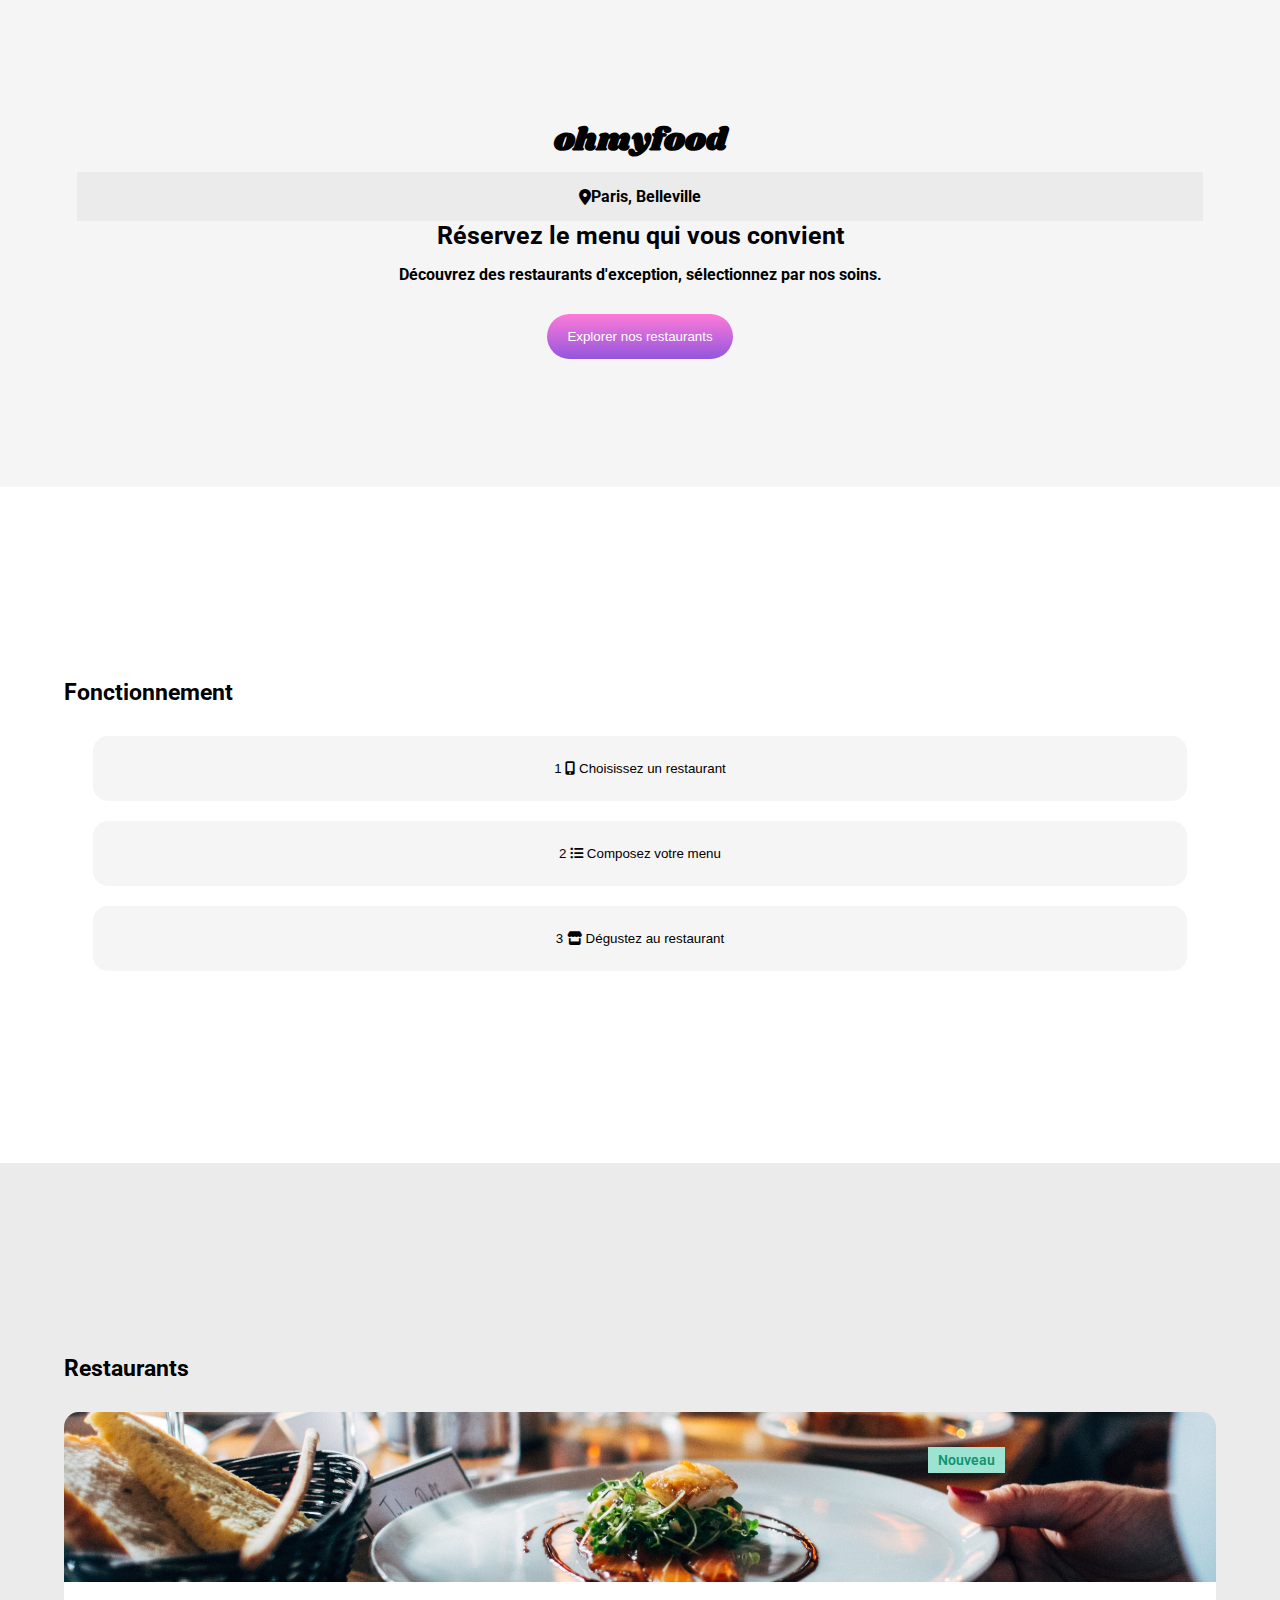
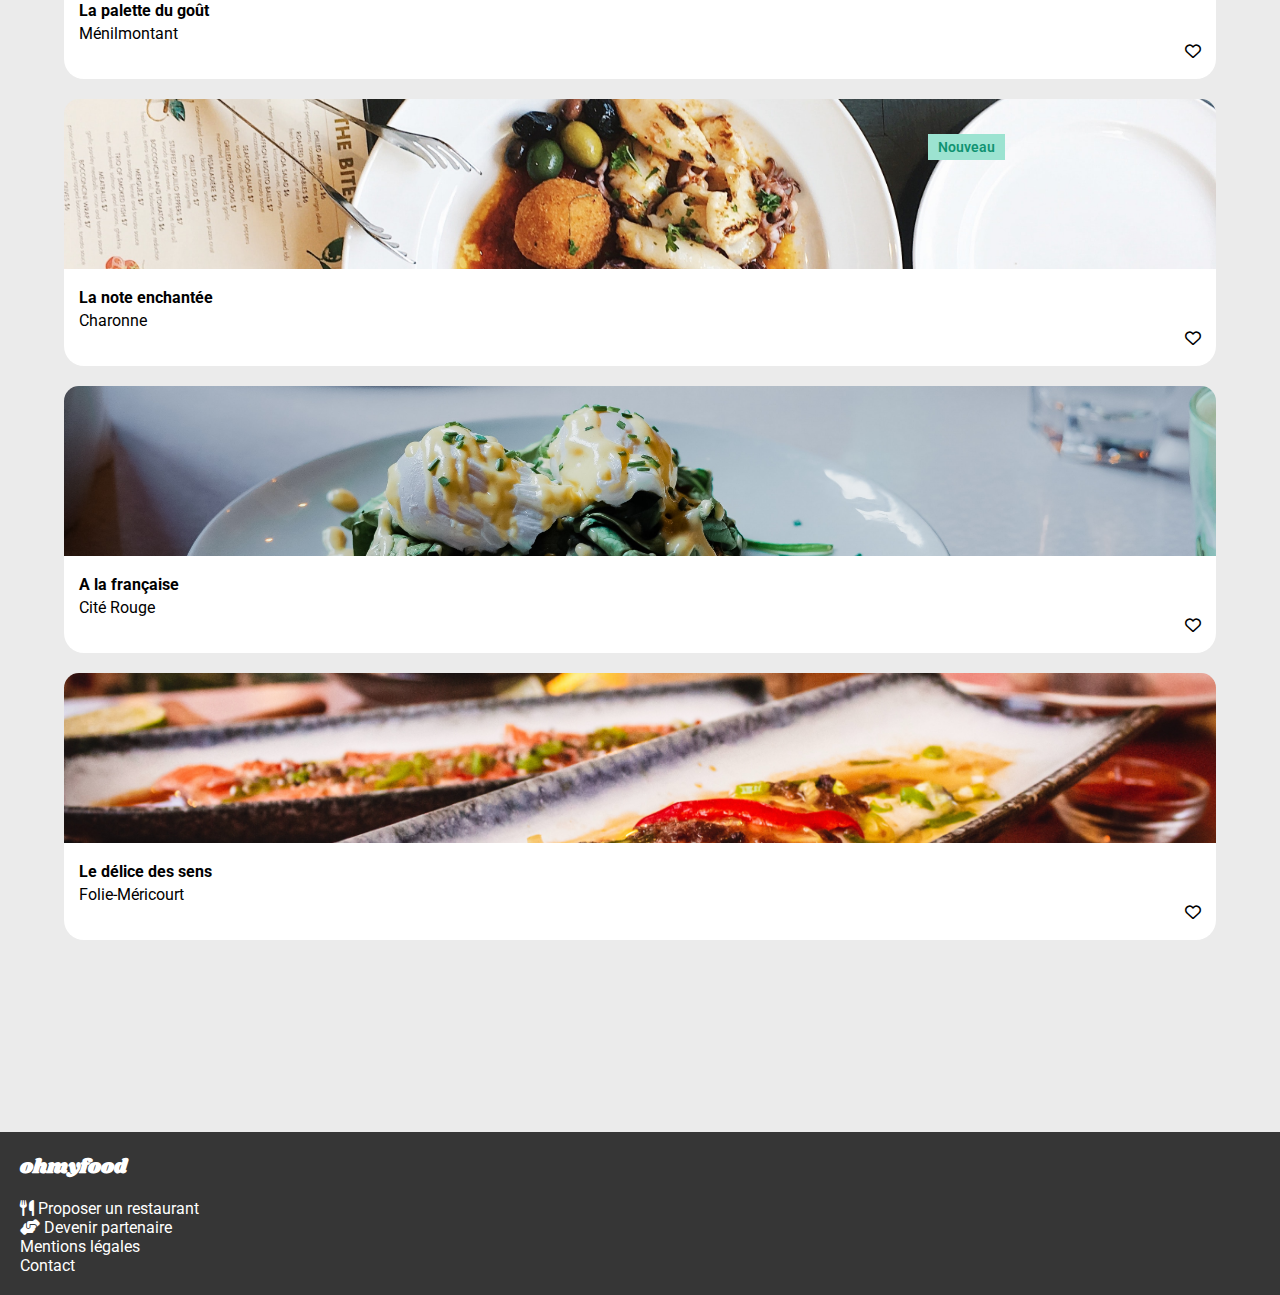
==== index.html @ ab2bd28c "Corrections html" ====
<!DOCTYPE html>
<html lang="fr">
    <head>
        <meta charset="UTF-8">
        <meta name="viewport" content="width=device-width, initial-scale=1.0">
        
        <title>Ohmyfood</title>
        
        <link rel="preload" href="css/style.css" as="style">
        <meta name="description" content="Projet 3 - Openclassroom - Dev JS React">
        <link rel="stylesheet" href="https://cdnjs.cloudflare.com/ajax/libs/font-awesome/6.2.1/css/all.min.css">
        <link rel="stylesheet" href="css/style.css">
    </head>
    <body>
        <header>
            <h1>ohmyfood</h1>
            <div class="location">
                    <i class="fa-solid fa-location-dot"></i> 
                    <p>Paris, Belleville</p>
            </div>    
            <h2>Réservez le menu qui vous convient</h2>
            <p>Découvrez des restaurants d'exception, sélectionnez par nos soins.</p>
            <button>
                Explorer nos restaurants
            </button>
        </header>
        <main>
            <section>
                <h3>Fonctionnement</h3>
                <ul>
                    <li>
                        <button>
                            <span>1</span>
                            <i class="fa-solid fa-mobile-screen-button"></i>
                            Choisissez un restaurant
                        </button>
                    </li>
                    <li>
                        <button>
                            <span>2</span>
                            <i class="fa-solid fa-list-ul"></i>
                            Composez votre menu
                        </button>
                    </li>
                    <li>
                        <button>
                            <span>3</span>
                            <i class="fa-solid fa-store"></i>
                            
                            Dégustez au restaurant
                        </button>
                    </li>
                </ul>
            </section>
            <article id="article">
                <h3>Restaurants</h3>
                <ul>
                    <li>
                        <figure>
                            <span class="nouveau">
                                Nouveau
                            </span>
                            <a href="menus/la-palette-du-gout.html">
                                <img src="images/restaurants/jay-wennington-N_Y88TWmGwA-unsplash.jpg" alt="photo d'une entrée au poisson de haute gastronomie">
                            </a>
                            <figcaption>
                                <h4>La palette du goût</h4>
                                <p>
                                    Ménilmontant
                                </p>
                                <i class="fa-regular fa-heart"></i>
                            </figcaption>
                        </figure>
                    </li>
                    <li>
                        <figure>
                            <span class="nouveau">
                                Nouveau
                            </span>
                            <a href="menus/la-note-enchantee.html">
                                <img src="images/restaurants/stil-u2Lp8tXIcjw-unsplash.jpg" alt="photo d'un plat de résistance au poisson, accra et olives">
                            </a>
                            <figcaption>
                                <h4>La note enchantée</h4>
                                <p>
                                    Charonne
                                </p>
                                <i class="fa-regular fa-heart"></i>
                            </figcaption>
                        </figure>
                    </li>
                    <li>
                        <figure>
                            <a href="menus/a-la-francaise.html">
                                <img src="images/restaurants/toa-heftiba-DQKerTsQwi0-unsplash.jpg" alt="photo d'oeufs pochés sur toast et lit de feuilles d'épinards avec sauce">
                            </a>
                            <figcaption>
                                <h4>A la française</h4>
                                <p>
                                    Cité Rouge
                                </p>
                                <i class="fa-regular fa-heart"></i>
                            </figcaption>
                        </figure>
                    </li>
                    <li>
                        <figure>
                            <a href="menus/le-delice-des-sens.html">
                                <img src="images/restaurants/louis-hansel-shotsoflouis-qNBGVyOCY8Q-unsplash.jpg" alt="photo d'une assiette de poisson dans un restaurant de cuisine d'asie de l'est">
                            </a>
                            <figcaption>
                                <h4>Le délice des sens</h4>
                                <p>
                                    Folie-Méricourt
                                </p>
                                <i class="fa-regular fa-heart"></i>
                            </figcaption>
                        </figure>
                    </li>
                </ul>
            </article>
        </main>
        <footer>
            <h3>ohmyfood</h3>
            <ul>
                <li>
                    <i class="fa-solid fa-utensils"></i> 
                    Proposer un restaurant
                </li>
                <li>
                    <i class="fa-solid fa-handshake-angle"></i>
                    Devenir partenaire
                </li>
                <li>
                    Mentions légales
                </li>
                <li>
                    Contact
                </li>
            </ul>
        </footer>
    </body>
</html>
---- css/style.css ----
@import url('https://necolas.github.io/normalize.css/8.0.1/normalize.css');
@import url('https://fonts.googleapis.com/css2?family=Roboto&family=Shrikhand&display=swap');

/* font-family: ', cursive; */

:root {
  --light-grey-1 : hsl(0, 0%, 92%);
  --light-grey-2 : hsl(0, 0%, 96%);
  --white : hsl(0, 0%, 100%);
  --button-gradient : linear-gradient(
    0deg,
    hsl(267, 66%, 60%), 
    hsl(317, 100%, 74%)
    );
  --padding-section : 15% 5%;
  --purple : hsl(267, 66%, 60%);
  --footer-background : hsl(0, 0%, 21%);
  --green : hsl(165, 56%, 75%); 
}

body {
  margin: auto;
  font-family: 'Roboto', sans-serif;
  box-sizing: border-box;
}

h1,
h2,
h3,
h4,
p {
  margin :0;
}

ul {
  margin: 0;
  padding: 0;
  list-style-type: none;
}

a:link {
  text-decoration: none;
}

header h1 {
  font-family: 'Shrikhand';
  padding-top : 15px;
  padding-bottom: 8px;
}

section p {
  padding: 15px;
}

section {
   text-align: center;
}

section p {
  padding-left: 17px;
}
    
header {
  padding : 8% 6% 10%;
  text-align: center;
  background-color: hsl(0, 0%, 96%);
}  

header h2 {
  font-size: 25px;
  font-weight: bolder;
}

header p {
  padding: 15px 0;
  font-weight: 700;
}
  
header button {
  margin-top: 15px;
  padding : 15px 20px;
  border-radius: 25px;
  border : none;
  color : var(--white);
  background: var(--button-gradient);
}

main section {
  padding: var(--padding-section);
}

main h3 {
  padding-bottom: 30px;
  text-align: left;
  font-size: 23px;
}

main ul {
  display: flex;
  flex-direction: column; 
  gap : 20px;
}

main button {
  padding : 25px;
  width : 95%;
  border : none;
  border-radius: 15px;
  background-color: var(--light-grey-2);
}

article {
  padding: var(--padding-section);
  background-color: var(--light-grey-1);
  box-sizing: border-box;
}

article li {
  display: flex;
  border-radius: 20px;
  background-color: var(--white);
}
    
article figure {
  position: relative;
  margin: 0;
  width: 100%;
}

article figcaption {
  display: flex;
  flex-direction: column;
  padding: 0 15px 20px;
}

article img {
  width: 100%;
  height: 170px;
  border-radius: 15px 15px 0 0;
  object-fit: cover;
  z-index: 1;
}

article h4 {
  padding-top: 15px;
}

article p {
  padding-top: 4px;
}

footer {
  padding: 20px;
  color : var(--white);
  background-color: hsl(0, 0%, 21%);
}

footer h3 {
  padding-bottom: 17px;
  font-family: 'Shrikhand';
  font-size: 20px;
  color : var(--white);
}
    
.location {
  display: flex;
  align-items: center;
  justify-content: center;
  background-color: var(--light-grey-1);
}

.logo {
  padding-top: 20px;
  padding-bottom: 8px;
  height: 30px;
}

.fa-heart {
    align-self: flex-end;
}

.nouveau {
  position: absolute;
  margin-top: 3%;
  margin-left: 75%;
  padding: 5px 10px;
  font-size: 14px;
  font-weight: 600;
  color: hsl(165, 80%, 32%);
  background-color: var(--green);
  z-index: 4;
}
---- css/style.css ----
@import url('https://necolas.github.io/normalize.css/8.0.1/normalize.css');
@import url('https://fonts.googleapis.com/css2?family=Roboto&family=Shrikhand&display=swap');

/* font-family: ', cursive; */

:root {
  --light-grey-1 : hsl(0, 0%, 92%);
  --light-grey-2 : hsl(0, 0%, 96%);
  --white : hsl(0, 0%, 100%);
  --button-gradient : linear-gradient(
    0deg,
    hsl(267, 66%, 60%), 
    hsl(317, 100%, 74%)
    );
  --padding-section : 15% 5%;
  --purple : hsl(267, 66%, 60%);
  --footer-background : hsl(0, 0%, 21%);
  --green : hsl(165, 56%, 75%); 
}

body {
  margin: auto;
  font-family: 'Roboto', sans-serif;
  box-sizing: border-box;
}

h1,
h2,
h3,
h4,
p {
  margin :0;
}

ul {
  margin: 0;
  padding: 0;
  list-style-type: none;
}

a:link {
  text-decoration: none;
}

header h1 {
  font-family: 'Shrikhand';
  padding-top : 15px;
  padding-bottom: 8px;
}

section p {
  padding: 15px;
}

section {
   text-align: center;
}

section p {
  padding-left: 17px;
}
    
header {
  padding : 8% 6% 10%;
  text-align: center;
  background-color: hsl(0, 0%, 96%);
}  

header h2 {
  font-size: 25px;
  font-weight: bolder;
}

header p {
  padding: 15px 0;
  font-weight: 700;
}
  
header button {
  margin-top: 15px;
  padding : 15px 20px;
  border-radius: 25px;
  border : none;
  color : var(--white);
  background: var(--button-gradient);
}

main section {
  padding: var(--padding-section);
}

main h3 {
  padding-bottom: 30px;
  text-align: left;
  font-size: 23px;
}

main ul {
  display: flex;
  flex-direction: column; 
  gap : 20px;
}

main button {
  padding : 25px;
  width : 95%;
  border : none;
  border-radius: 15px;
  background-color: var(--light-grey-2);
}

article {
  padding: var(--padding-section);
  background-color: var(--light-grey-1);
  box-sizing: border-box;
}

article li {
  display: flex;
  border-radius: 20px;
  background-color: var(--white);
}
    
article figure {
  position: relative;
  margin: 0;
  width: 100%;
}

article figcaption {
  display: flex;
  flex-direction: column;
  padding: 0 15px 20px;
}

article img {
  width: 100%;
  height: 170px;
  border-radius: 15px 15px 0 0;
  object-fit: cover;
  z-index: 1;
}

article h4 {
  padding-top: 15px;
}

article p {
  padding-top: 4px;
}

footer {
  padding: 20px;
  color : var(--white);
  background-color: hsl(0, 0%, 21%);
}

footer h3 {
  padding-bottom: 17px;
  font-family: 'Shrikhand';
  font-size: 20px;
  color : var(--white);
}
    
.location {
  display: flex;
  align-items: center;
  justify-content: center;
  background-color: var(--light-grey-1);
}

.logo {
  padding-top: 20px;
  padding-bottom: 8px;
  height: 30px;
}

.fa-heart {
    align-self: flex-end;
}

.nouveau {
  position: absolute;
  margin-top: 3%;
  margin-left: 75%;
  padding: 5px 10px;
  font-size: 14px;
  font-weight: 600;
  color: hsl(165, 80%, 32%);
  background-color: var(--green);
  z-index: 4;
}
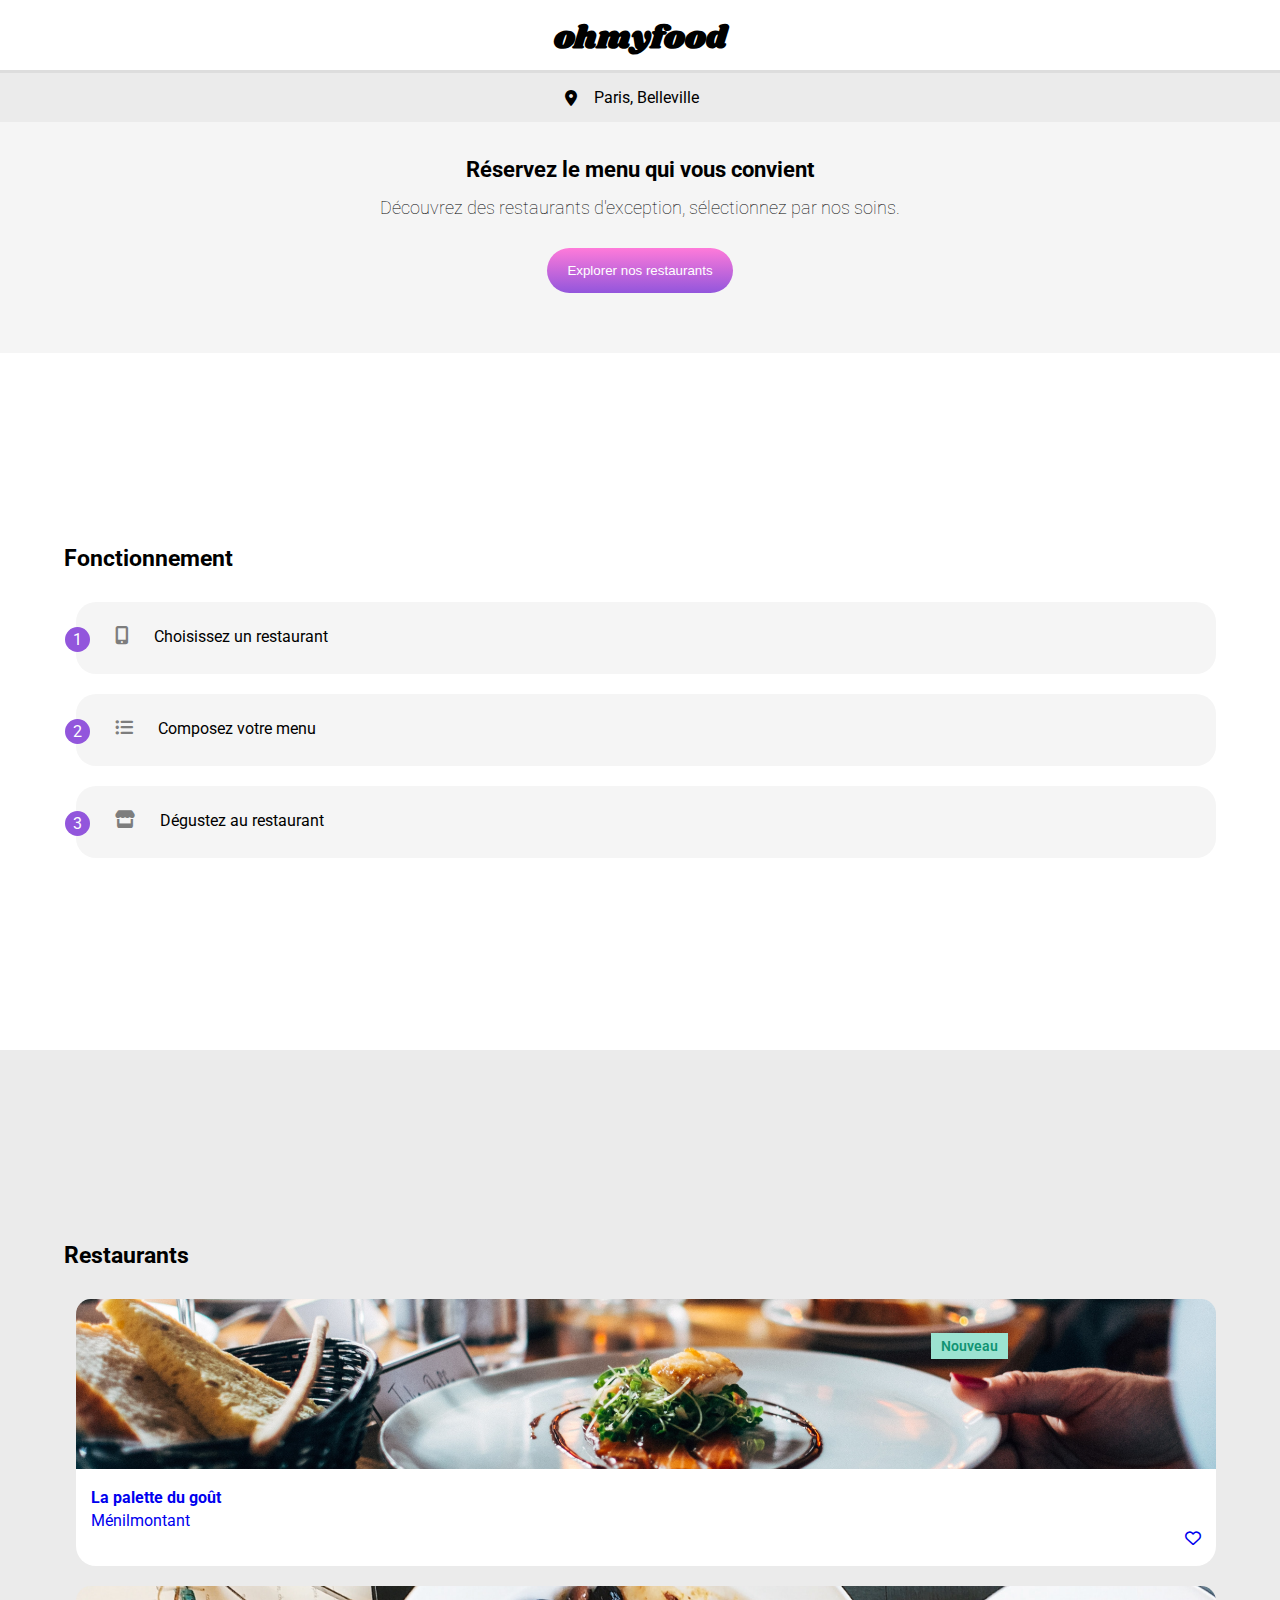
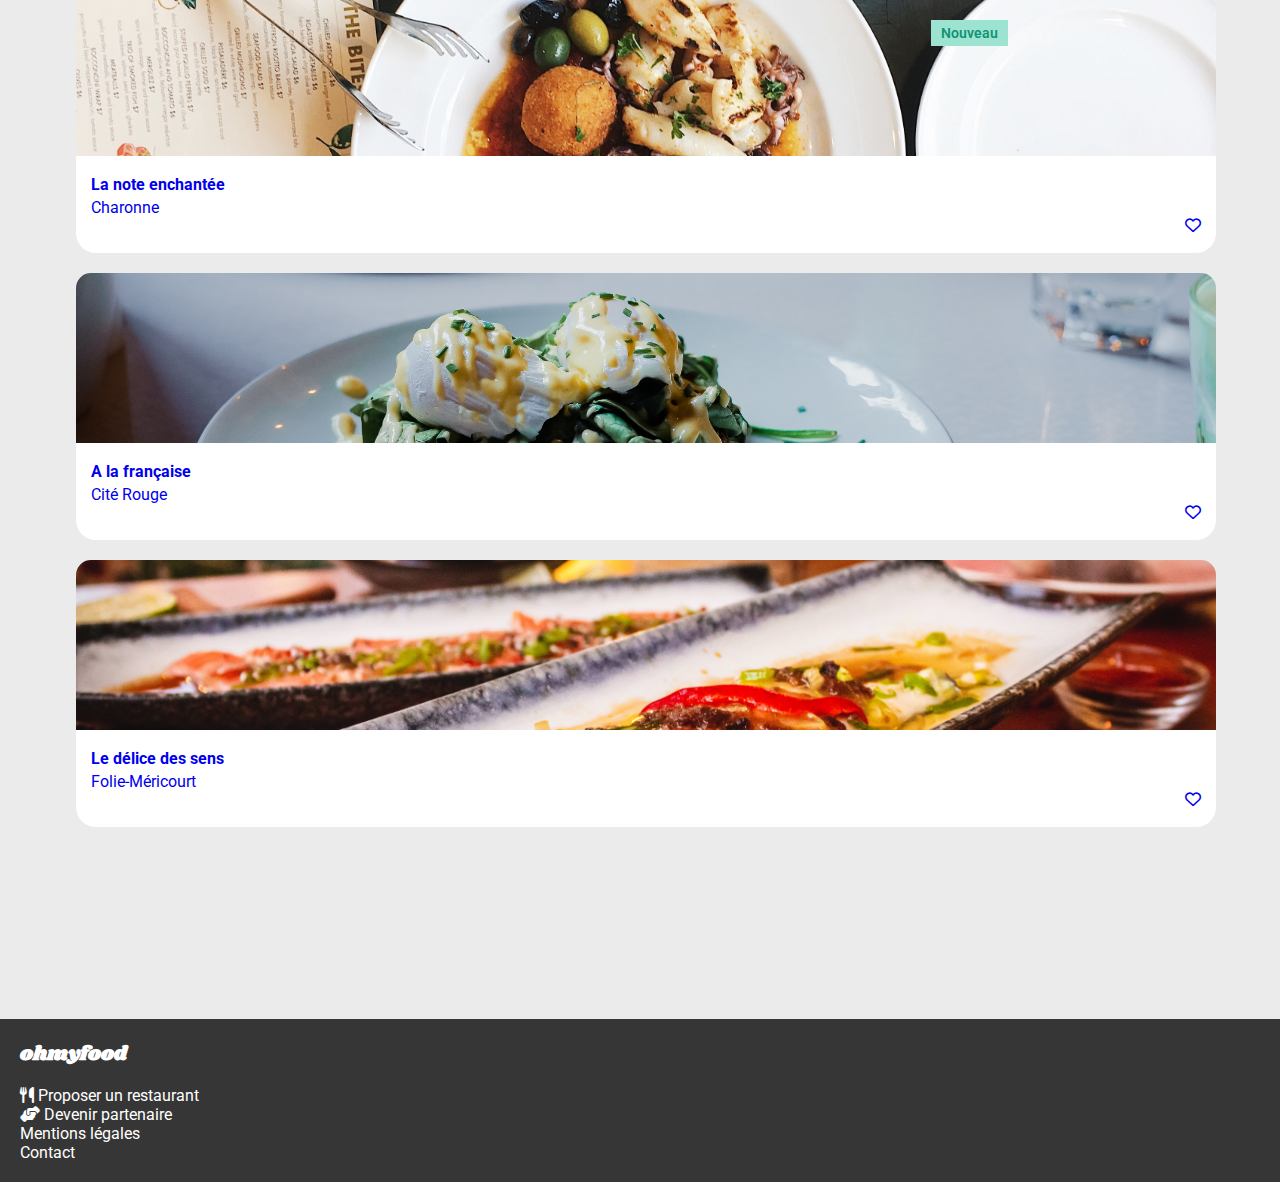
==== commit 4de50f61: "Partie Fonctionnement" ====
--- a/index.html
+++ b/index.html
@@ -9,6 +9,10 @@
         <link rel="preload" href="css/style.css" as="style">
         <meta name="description" content="Projet 3 - Openclassroom - Dev JS React">
         <link rel="stylesheet" href="https://cdnjs.cloudflare.com/ajax/libs/font-awesome/6.2.1/css/all.min.css">
+        <link rel="preconnect" href="https://fonts.googleapis.com">
+        <link rel="preconnect" href="https://fonts.gstatic.com" crossorigin>
+        <link href="https://fonts.googleapis.com/css2?family=Roboto:wght@100;500;700&family=Shrikhand&display=swap"
+        rel="stylesheet">
         <link rel="stylesheet" href="css/style.css">
     </head>
     <body>
@@ -16,7 +20,7 @@
             <h1>ohmyfood</h1>
             <div class="location">
                     <i class="fa-solid fa-location-dot"></i> 
-                    <p>Paris, Belleville</p>
+                    <span>Paris, Belleville</span>
             </div>    
             <h2>Réservez le menu qui vous convient</h2>
             <p>Découvrez des restaurants d'exception, sélectionnez par nos soins.</p>
@@ -29,26 +33,25 @@
                 <h3>Fonctionnement</h3>
                 <ul>
                     <li>
-                        <button>
-                            <span>1</span>
+                        <div>
+                            <span class="button-numbers">1</span>
                             <i class="fa-solid fa-mobile-screen-button"></i>
                             Choisissez un restaurant
-                        </button>
+                        </div>
                     </li>
                     <li>
-                        <button>
-                            <span>2</span>
+                        <div>
+                            <span class="button-numbers">2</span>
                             <i class="fa-solid fa-list-ul"></i>
                             Composez votre menu
-                        </button>
+                        </div>
                     </li>
                     <li>
-                        <button>
-                            <span>3</span>
+                        <div>
+                            <span class="button-numbers">3</span>
                             <i class="fa-solid fa-store"></i>
-                            
                             Dégustez au restaurant
-                        </button>
+                        </div>
                     </li>
                 </ul>
             </section>
@@ -56,66 +59,66 @@
                 <h3>Restaurants</h3>
                 <ul>
                     <li>
-                        <figure>
-                            <span class="nouveau">
-                                Nouveau
-                            </span>
-                            <a href="menus/la-palette-du-gout.html">
+                        <a href="menus/la-palette-du-gout.html">
+                            <figure>
+                                <span class="nouveau">
+                                    Nouveau
+                                </span>
                                 <img src="images/restaurants/jay-wennington-N_Y88TWmGwA-unsplash.jpg" alt="photo d'une entrée au poisson de haute gastronomie">
-                            </a>
-                            <figcaption>
-                                <h4>La palette du goût</h4>
-                                <p>
-                                    Ménilmontant
-                                </p>
-                                <i class="fa-regular fa-heart"></i>
-                            </figcaption>
-                        </figure>
+                                <figcaption>
+                                    <h4>La palette du goût</h4>
+                                    <p>
+                                        Ménilmontant
+                                    </p>
+                                    <i class="fa-regular fa-heart"></i>
+                                </figcaption>
+                            </figure>
+                        </a>
                     </li>
                     <li>
-                        <figure>
-                            <span class="nouveau">
-                                Nouveau
-                            </span>
-                            <a href="menus/la-note-enchantee.html">
+                        <a href="menus/la-note-enchantee.html">
+                            <figure>
+                                <span class="nouveau">
+                                    Nouveau
+                                </span>
                                 <img src="images/restaurants/stil-u2Lp8tXIcjw-unsplash.jpg" alt="photo d'un plat de résistance au poisson, accra et olives">
-                            </a>
-                            <figcaption>
-                                <h4>La note enchantée</h4>
-                                <p>
-                                    Charonne
-                                </p>
-                                <i class="fa-regular fa-heart"></i>
-                            </figcaption>
-                        </figure>
+                                <figcaption>
+                                    <h4>La note enchantée</h4>
+                                    <p>
+                                        Charonne
+                                    </p>
+                                    <i class="fa-regular fa-heart"></i>
+                                </figcaption>
+                            </figure>
+                        </a>
                     </li>
                     <li>
-                        <figure>
-                            <a href="menus/a-la-francaise.html">
+                        <a href="menus/a-la-francaise.html">
+                            <figure>
                                 <img src="images/restaurants/toa-heftiba-DQKerTsQwi0-unsplash.jpg" alt="photo d'oeufs pochés sur toast et lit de feuilles d'épinards avec sauce">
-                            </a>
-                            <figcaption>
-                                <h4>A la française</h4>
-                                <p>
-                                    Cité Rouge
-                                </p>
-                                <i class="fa-regular fa-heart"></i>
-                            </figcaption>
-                        </figure>
+                                <figcaption>
+                                    <h4>A la française</h4>
+                                    <p>
+                                        Cité Rouge
+                                    </p>
+                                    <i class="fa-regular fa-heart"></i>
+                                </figcaption>
+                            </figure>
+                        </a>
                     </li>
                     <li>
-                        <figure>
-                            <a href="menus/le-delice-des-sens.html">
+                        <a href="menus/le-delice-des-sens.html">
+                            <figure>
                                 <img src="images/restaurants/louis-hansel-shotsoflouis-qNBGVyOCY8Q-unsplash.jpg" alt="photo d'une assiette de poisson dans un restaurant de cuisine d'asie de l'est">
-                            </a>
-                            <figcaption>
-                                <h4>Le délice des sens</h4>
-                                <p>
-                                    Folie-Méricourt
-                                </p>
-                                <i class="fa-regular fa-heart"></i>
-                            </figcaption>
-                        </figure>
+                                <figcaption>
+                                    <h4>Le délice des sens</h4>
+                                    <p>
+                                        Folie-Méricourt
+                                    </p>
+                                    <i class="fa-regular fa-heart"></i>
+                                </figcaption>
+                            </figure>
+                        </a>
                     </li>
                 </ul>
             </article>
--- a/css/style.css
+++ b/css/style.css
@@ -1,7 +1,4 @@
 @import url('https://necolas.github.io/normalize.css/8.0.1/normalize.css');
-@import url('https://fonts.googleapis.com/css2?family=Roboto&family=Shrikhand&display=swap');
-
-/* font-family: ', cursive; */
 
 :root {
   --light-grey-1 : hsl(0, 0%, 92%);
@@ -42,42 +39,38 @@
   text-decoration: none;
 }
 
-header h1 {
-  font-family: 'Shrikhand';
-  padding-top : 15px;
-  padding-bottom: 8px;
-}
-
-section p {
-  padding: 15px;
-}
-
-section {
-   text-align: center;
-}
-
-section p {
-  padding-left: 17px;
-}
-    
 header {
-  padding : 8% 6% 10%;
   text-align: center;
   background-color: hsl(0, 0%, 96%);
 }  
 
+header h1 {
+  padding : 15px 0 8px 0;
+  font-family: 'Shrikhand';
+  background-color: var(--white);
+  border-bottom: 3px solid hsla(0, 0%, 83%, 80%);
+  /* box-shadow: 2px 2px 3px hsl(0, 0%, 83%); */
+}
+
+header span {
+  padding: 15px 17px;
+}
+
 header h2 {
-  font-size: 25px;
-  font-weight: bolder;
+  padding: 35px 80px 0 80px;
+  font-size: 22px;
+  font-weight: 700;
 }
 
 header p {
-  padding: 15px 0;
-  font-weight: 700;
+  padding: 15px 30px;
+  font-size: 18px;
+  font-weight: 100;
 }
   
 header button {
   margin-top: 15px;
+  margin-bottom: 60px;
   padding : 15px 20px;
   border-radius: 25px;
   border : none;
@@ -101,12 +94,30 @@
   gap : 20px;
 }
 
-main button {
-  padding : 25px;
-  width : 95%;
+main li {
+  margin-left: 12px;
+  padding : 25px 25px 22px 25px;
   border : none;
-  border-radius: 15px;
+  border-radius: 20px;
   background-color: var(--light-grey-2);
+}
+
+main section div {
+  display: flex;
+  gap: 25px;
+  margin-left: -36px;
+}
+
+main section .button-numbers {
+  padding : 3px 8px ;
+  border-radius: 25px;
+  color : var(--white) ;
+  background-color: var(--purple);
+}
+
+main section .fa-solid {
+  color : hsl(0, 0%, 49%);
+  font-size: 18px;
 }
 
 article {
@@ -117,8 +128,13 @@
 
 article li {
   display: flex;
+  padding : 0;
   border-radius: 20px;
   background-color: var(--white);
+}
+
+article a {
+  width: 100%;
 }
     
 article figure {
--- a/css/style.css
+++ b/css/style.css
@@ -1,7 +1,4 @@
 @import url('https://necolas.github.io/normalize.css/8.0.1/normalize.css');
-@import url('https://fonts.googleapis.com/css2?family=Roboto&family=Shrikhand&display=swap');
-
-/* font-family: ', cursive; */
 
 :root {
   --light-grey-1 : hsl(0, 0%, 92%);
@@ -42,42 +39,38 @@
   text-decoration: none;
 }
 
-header h1 {
-  font-family: 'Shrikhand';
-  padding-top : 15px;
-  padding-bottom: 8px;
-}
-
-section p {
-  padding: 15px;
-}
-
-section {
-   text-align: center;
-}
-
-section p {
-  padding-left: 17px;
-}
-    
 header {
-  padding : 8% 6% 10%;
   text-align: center;
   background-color: hsl(0, 0%, 96%);
 }  
 
+header h1 {
+  padding : 15px 0 8px 0;
+  font-family: 'Shrikhand';
+  background-color: var(--white);
+  border-bottom: 3px solid hsla(0, 0%, 83%, 80%);
+  /* box-shadow: 2px 2px 3px hsl(0, 0%, 83%); */
+}
+
+header span {
+  padding: 15px 17px;
+}
+
 header h2 {
-  font-size: 25px;
-  font-weight: bolder;
+  padding: 35px 80px 0 80px;
+  font-size: 22px;
+  font-weight: 700;
 }
 
 header p {
-  padding: 15px 0;
-  font-weight: 700;
+  padding: 15px 30px;
+  font-size: 18px;
+  font-weight: 100;
 }
   
 header button {
   margin-top: 15px;
+  margin-bottom: 60px;
   padding : 15px 20px;
   border-radius: 25px;
   border : none;
@@ -101,12 +94,30 @@
   gap : 20px;
 }
 
-main button {
-  padding : 25px;
-  width : 95%;
+main li {
+  margin-left: 12px;
+  padding : 25px 25px 22px 25px;
   border : none;
-  border-radius: 15px;
+  border-radius: 20px;
   background-color: var(--light-grey-2);
+}
+
+main section div {
+  display: flex;
+  gap: 25px;
+  margin-left: -36px;
+}
+
+main section .button-numbers {
+  padding : 3px 8px ;
+  border-radius: 25px;
+  color : var(--white) ;
+  background-color: var(--purple);
+}
+
+main section .fa-solid {
+  color : hsl(0, 0%, 49%);
+  font-size: 18px;
 }
 
 article {
@@ -117,8 +128,13 @@
 
 article li {
   display: flex;
+  padding : 0;
   border-radius: 20px;
   background-color: var(--white);
+}
+
+article a {
+  width: 100%;
 }
     
 article figure {
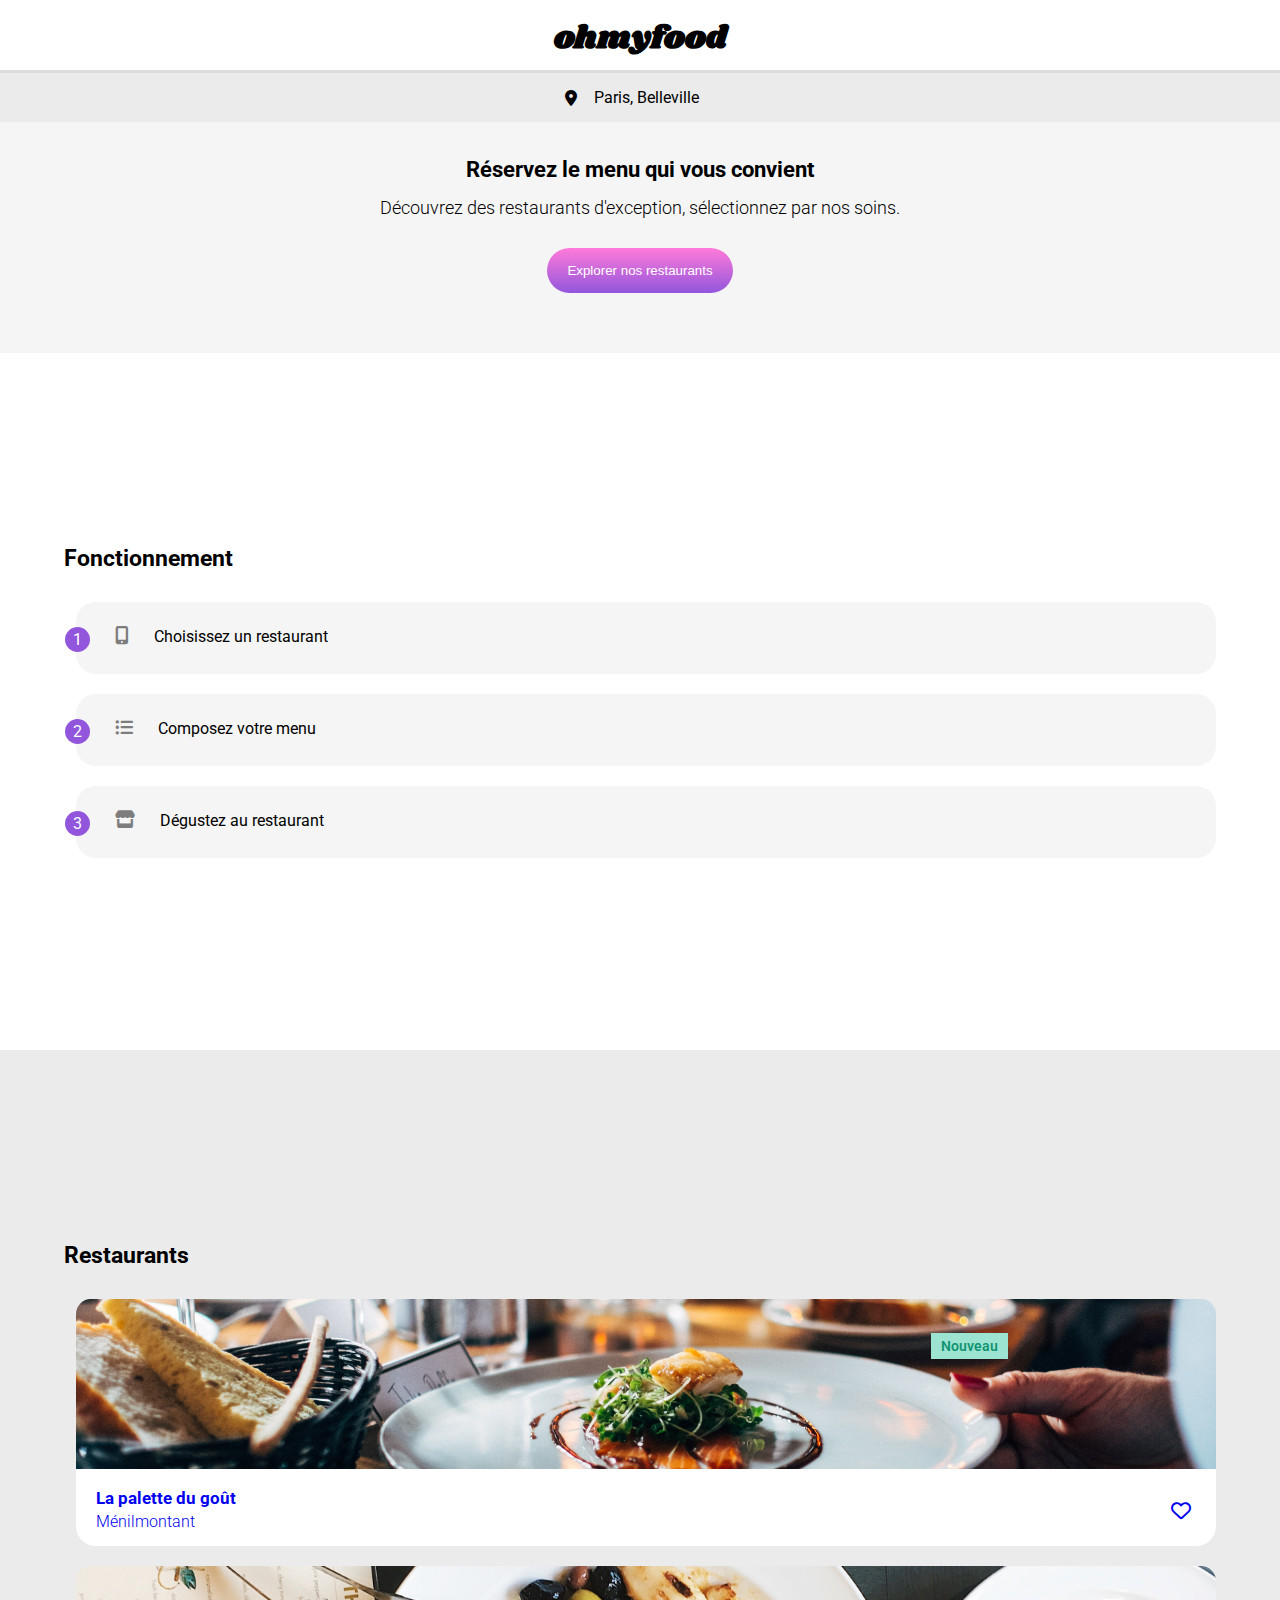
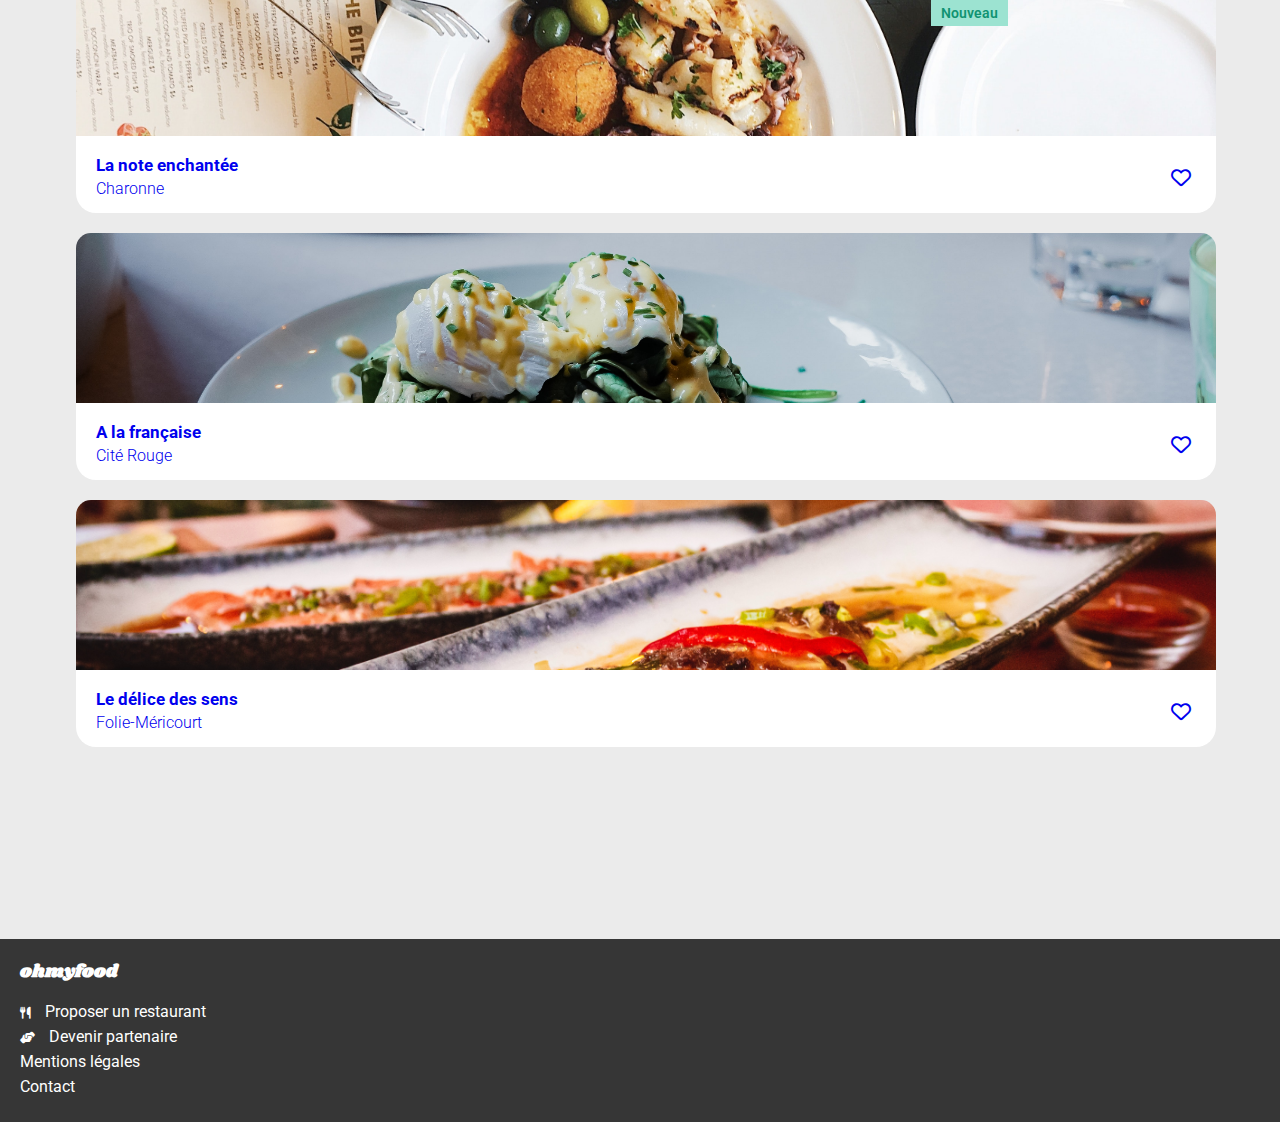
==== commit 6beb723e: "Finitions Index Partie 1" ====
--- a/index.html
+++ b/index.html
@@ -11,7 +11,7 @@
         <link rel="stylesheet" href="https://cdnjs.cloudflare.com/ajax/libs/font-awesome/6.2.1/css/all.min.css">
         <link rel="preconnect" href="https://fonts.googleapis.com">
         <link rel="preconnect" href="https://fonts.gstatic.com" crossorigin>
-        <link href="https://fonts.googleapis.com/css2?family=Roboto:wght@100;500;700&family=Shrikhand&display=swap"
+        <link href="https://fonts.googleapis.com/css2?family=Roboto:wght@100;300;500;700&family=Shrikhand&display=swap"
         rel="stylesheet">
         <link rel="stylesheet" href="css/style.css">
     </head>
--- a/css/style.css
+++ b/css/style.css
@@ -65,7 +65,7 @@
 header p {
   padding: 15px 30px;
   font-size: 18px;
-  font-weight: 100;
+  font-weight: 300;
 }
   
 header button {
@@ -146,7 +146,7 @@
 article figcaption {
   display: flex;
   flex-direction: column;
-  padding: 0 15px 20px;
+  padding: 0 25px 25px 20px;
 }
 
 article img {
@@ -159,10 +159,17 @@
 
 article h4 {
   padding-top: 15px;
+  font-size: 17px;
+  /* color : hsl(0, 0, 0); */
+}
+
+article li a:visited {
+  color: black;
 }
 
 article p {
   padding-top: 4px;
+  font-weight: 300;
 }
 
 footer {
@@ -174,8 +181,17 @@
 footer h3 {
   padding-bottom: 17px;
   font-family: 'Shrikhand';
-  font-size: 20px;
+  font-size: 18px;
   color : var(--white);
+}
+
+footer li {
+  padding-bottom: 6px ;
+}
+
+footer .fa-solid {
+  font-size: 12px;
+  padding-right: 10px;
 }
     
 .location {
@@ -192,8 +208,12 @@
 }
 
 .fa-heart {
-    align-self: flex-end;
-}
+  margin-top: -30px;
+  align-self: flex-end;
+  font-size: 20px;
+}
+
+/*fa heaert onclick color purple*/
 
 .nouveau {
   position: absolute;
--- a/css/style.css
+++ b/css/style.css
@@ -65,7 +65,7 @@
 header p {
   padding: 15px 30px;
   font-size: 18px;
-  font-weight: 100;
+  font-weight: 300;
 }
   
 header button {
@@ -146,7 +146,7 @@
 article figcaption {
   display: flex;
   flex-direction: column;
-  padding: 0 15px 20px;
+  padding: 0 25px 25px 20px;
 }
 
 article img {
@@ -159,10 +159,17 @@
 
 article h4 {
   padding-top: 15px;
+  font-size: 17px;
+  /* color : hsl(0, 0, 0); */
+}
+
+article li a:visited {
+  color: black;
 }
 
 article p {
   padding-top: 4px;
+  font-weight: 300;
 }
 
 footer {
@@ -174,8 +181,17 @@
 footer h3 {
   padding-bottom: 17px;
   font-family: 'Shrikhand';
-  font-size: 20px;
+  font-size: 18px;
   color : var(--white);
+}
+
+footer li {
+  padding-bottom: 6px ;
+}
+
+footer .fa-solid {
+  font-size: 12px;
+  padding-right: 10px;
 }
     
 .location {
@@ -192,8 +208,12 @@
 }
 
 .fa-heart {
-    align-self: flex-end;
-}
+  margin-top: -30px;
+  align-self: flex-end;
+  font-size: 20px;
+}
+
+/*fa heaert onclick color purple*/
 
 .nouveau {
   position: absolute;
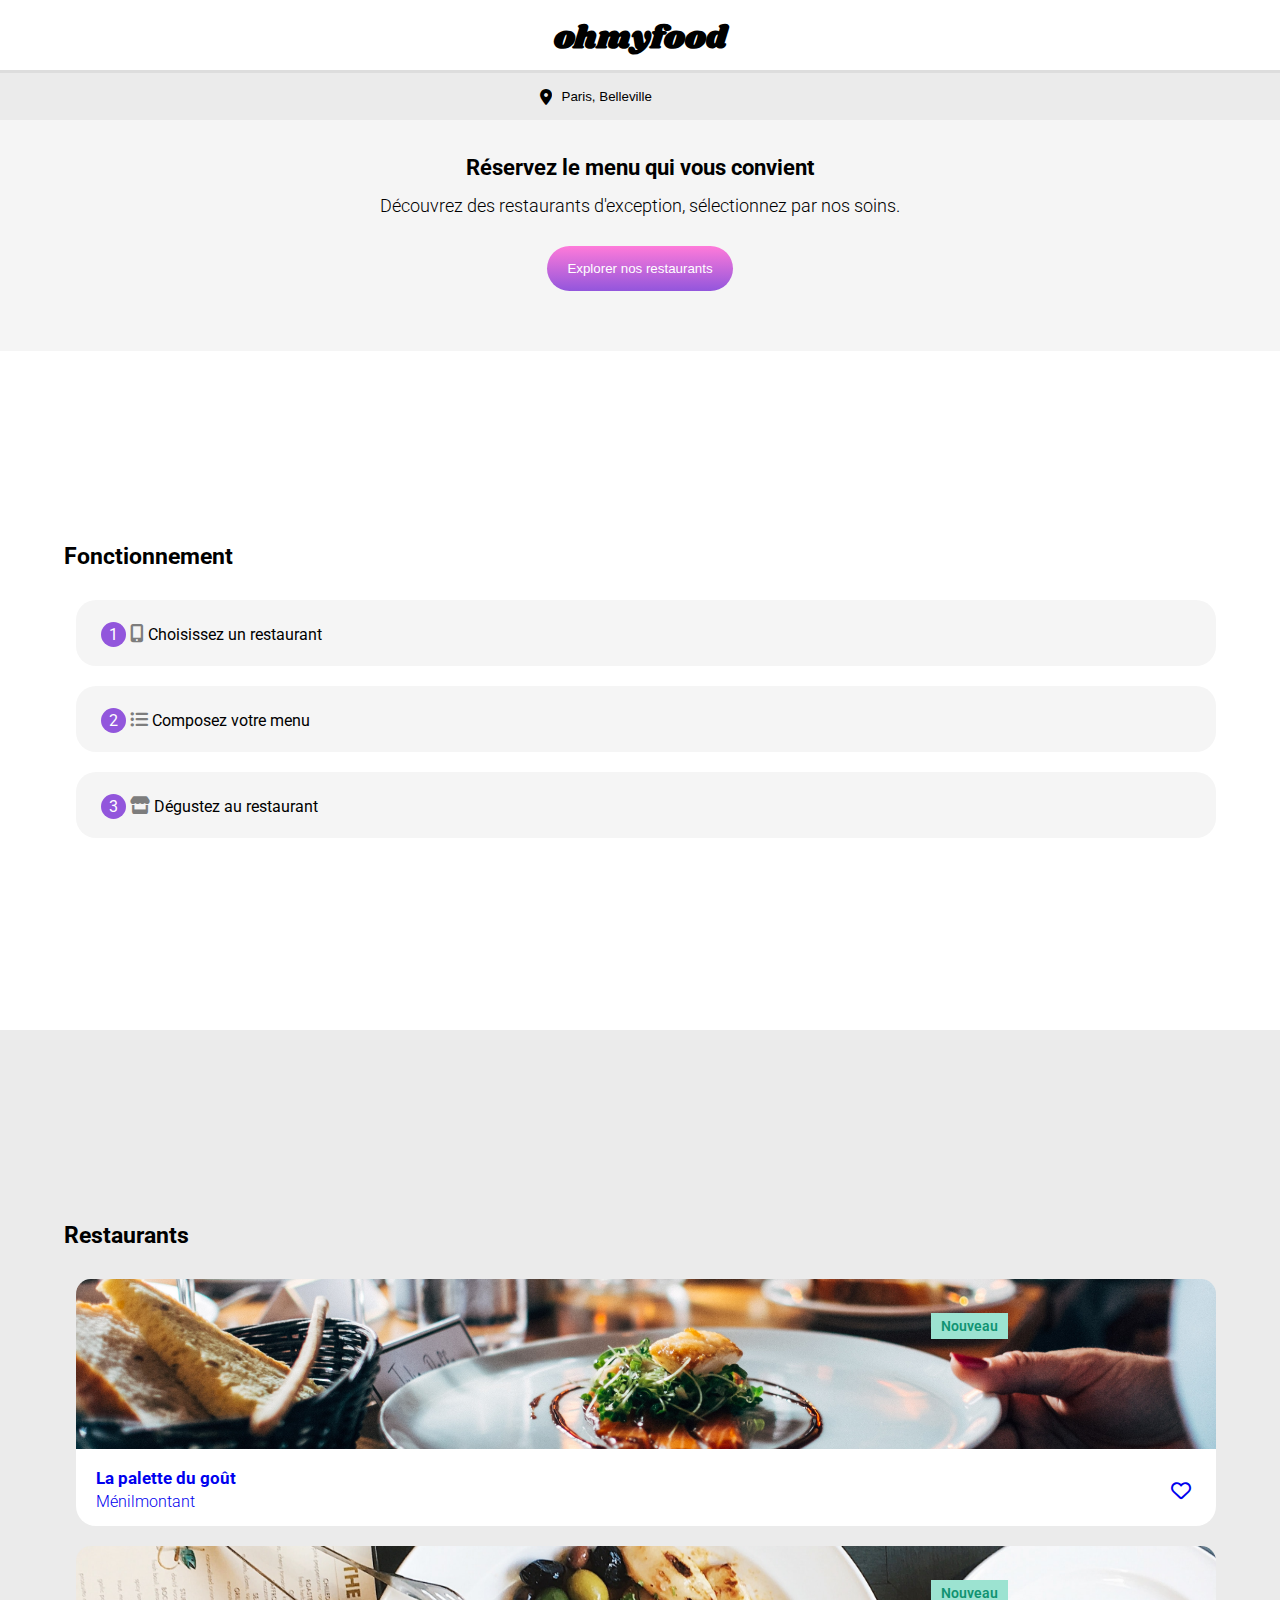
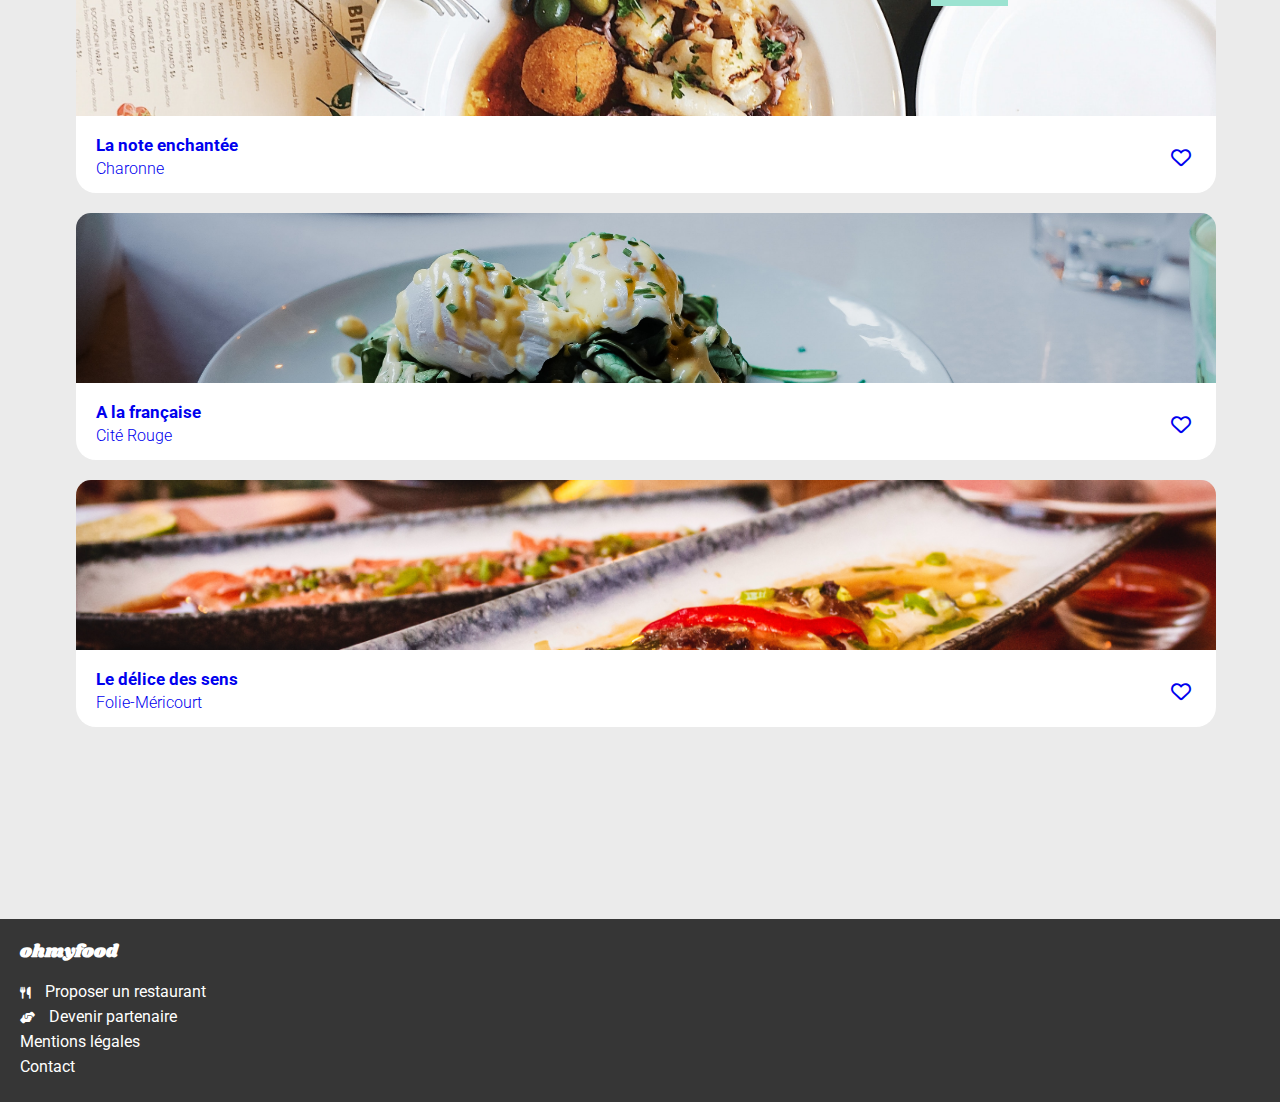
==== commit 76d4f2d9: "Corrections 2" ====
--- a/index.html
+++ b/index.html
@@ -8,50 +8,52 @@
         
         <link rel="preload" href="css/style.css" as="style">
         <meta name="description" content="Projet 3 - Openclassroom - Dev JS React">
-        <link rel="stylesheet" href="https://cdnjs.cloudflare.com/ajax/libs/font-awesome/6.2.1/css/all.min.css">
         <link rel="preconnect" href="https://fonts.googleapis.com">
         <link rel="preconnect" href="https://fonts.gstatic.com" crossorigin>
-        <link href="https://fonts.googleapis.com/css2?family=Roboto:wght@100;300;500;700&family=Shrikhand&display=swap"
-        rel="stylesheet">
+        <link rel="stylesheet" href="https://cdnjs.cloudflare.com/ajax/libs/font-awesome/6.2.1/css/all.min.css">
+        <link rel="stylesheet" href="https://fonts.googleapis.com/css2?family=Roboto:wght@100;300;500;700&family=Shrikhand&display=swap">
+        <link rel="stylesheet" href="https://necolas.github.io/normalize.css/8.0.1/normalize.css">
         <link rel="stylesheet" href="css/style.css">
     </head>
     <body>
         <header>
             <h1>ohmyfood</h1>
-            <div class="location">
-                    <i class="fa-solid fa-location-dot"></i> 
-                    <span>Paris, Belleville</span>
-            </div>    
-            <h2>Réservez le menu qui vous convient</h2>
-            <p>Découvrez des restaurants d'exception, sélectionnez par nos soins.</p>
-            <button>
-                Explorer nos restaurants
-            </button>
         </header>
         <main>
+            <header>
+                <form class="location">
+                    <i class="fa-solid fa-location-dot"></i> 
+                    <input type="search" value="Paris, Belleville">
+                </form>    
+                <h2>Réservez le menu qui vous convient</h2>
+                <p>Découvrez des restaurants d'exception, sélectionnez par nos soins.</p>
+                <button id="restaurants">
+                    Explorer nos restaurants
+                </button>
+            </header>
             <section>
                 <h3>Fonctionnement</h3>
                 <ul>
                     <li>
-                        <div>
+                        <p>
                             <span class="button-numbers">1</span>
                             <i class="fa-solid fa-mobile-screen-button"></i>
                             Choisissez un restaurant
-                        </div>
+                        </p>
                     </li>
                     <li>
-                        <div>
+                        <p>
                             <span class="button-numbers">2</span>
                             <i class="fa-solid fa-list-ul"></i>
                             Composez votre menu
-                        </div>
+                        </p>
                     </li>
                     <li>
-                        <div>
+                        <p>
                             <span class="button-numbers">3</span>
                             <i class="fa-solid fa-store"></i>
                             Dégustez au restaurant
-                        </div>
+                        </p>
                     </li>
                 </ul>
             </section>
--- a/css/style.css
+++ b/css/style.css
@@ -1,5 +1,3 @@
-@import url('https://necolas.github.io/normalize.css/8.0.1/normalize.css');
-
 :root {
   --light-grey-1 : hsl(0, 0%, 92%);
   --light-grey-2 : hsl(0, 0%, 96%);
@@ -32,10 +30,10 @@
 ul {
   margin: 0;
   padding: 0;
-  list-style-type: none;
-}
-
-a:link {
+  list-style: none;
+}
+
+a {
   text-decoration: none;
 }
 
@@ -46,14 +44,20 @@
 
 header h1 {
   padding : 15px 0 8px 0;
-  font-family: 'Shrikhand';
+  font-family: 'Shrikhand', cursive;
   background-color: var(--white);
   border-bottom: 3px solid hsla(0, 0%, 83%, 80%);
   /* box-shadow: 2px 2px 3px hsl(0, 0%, 83%); */
 }
 
-header span {
+header form {
   padding: 15px 17px;
+}
+
+form input {
+  padding-left: 10px;
+  border: none;
+  background-color: var(--light-grey-1);
 }
 
 header h2 {
@@ -108,6 +112,76 @@
   margin-left: -36px;
 }
 
+
+article {
+  padding: var(--padding-section);
+  background-color: var(--light-grey-1);
+  box-sizing: border-box;
+}
+
+article li {
+  display: flex;
+  padding : 0;
+  border-radius: 20px;
+  background-color: var(--white);
+}
+
+article a {
+  width: 100%;
+}
+
+article figure {
+  position: relative;
+  margin: 0;
+  width: 100%;
+}
+
+article figcaption {
+  display: flex;
+  flex-direction: column;
+  padding: 0 25px 25px 20px;
+}
+
+article img {
+  width: 100%;
+  height: 170px;
+  border-radius: 15px 15px 0 0;
+  object-fit: cover;
+  z-index: 1;
+}
+
+article h4 {
+  padding-top: 15px;
+  font-size: 17px;
+  /* color : hsl(0, 0, 0); */
+}
+
+article li a:visited {
+  color: black;
+}
+
+article p {
+  padding-top: 4px;
+  font-weight: 300;
+}
+
+footer {
+  padding: 20px;
+  color : var(--white);
+  background-color: hsl(0, 0%, 21%);
+}
+
+footer h3 {
+  padding-bottom: 17px;
+  font-family: 'Shrikhand';
+  font-size: 18px;
+  color : var(--white);
+}
+
+footer li {
+  padding-bottom: 6px ;
+}
+
 main section .button-numbers {
   padding : 3px 8px ;
   border-radius: 25px;
@@ -120,80 +194,11 @@
   font-size: 18px;
 }
 
-article {
-  padding: var(--padding-section);
-  background-color: var(--light-grey-1);
-  box-sizing: border-box;
-}
-
-article li {
-  display: flex;
-  padding : 0;
-  border-radius: 20px;
-  background-color: var(--white);
-}
-
-article a {
-  width: 100%;
-}
-    
-article figure {
-  position: relative;
-  margin: 0;
-  width: 100%;
-}
-
-article figcaption {
-  display: flex;
-  flex-direction: column;
-  padding: 0 25px 25px 20px;
-}
-
-article img {
-  width: 100%;
-  height: 170px;
-  border-radius: 15px 15px 0 0;
-  object-fit: cover;
-  z-index: 1;
-}
-
-article h4 {
-  padding-top: 15px;
-  font-size: 17px;
-  /* color : hsl(0, 0, 0); */
-}
-
-article li a:visited {
-  color: black;
-}
-
-article p {
-  padding-top: 4px;
-  font-weight: 300;
-}
-
-footer {
-  padding: 20px;
-  color : var(--white);
-  background-color: hsl(0, 0%, 21%);
-}
-
-footer h3 {
-  padding-bottom: 17px;
-  font-family: 'Shrikhand';
-  font-size: 18px;
-  color : var(--white);
-}
-
-footer li {
-  padding-bottom: 6px ;
-}
-
 footer .fa-solid {
   font-size: 12px;
   padding-right: 10px;
 }
-    
+
 .location {
   display: flex;
   align-items: center;
@@ -225,4 +230,103 @@
   color: hsl(165, 80%, 32%);
   background-color: var(--green);
   z-index: 4;
+}
+
+/*----------Pages des Menus----------*/
+
+.page {
+  margin: 0;
+  padding: 0;
+  background-color: var(--light-grey-1);
+}
+
+.page section {
+  padding : 20px 10px;
+  box-sizing: border-box ;
+}
+
+.page li {
+  margin : 0;
+}
+
+.menu-logo {
+  padding-top: 20px;
+  padding-bottom: 8px ;
+  height: 30px;
+}
+
+.page article {
+  padding : 0;
+}
+
+.top-menu img {
+  width: 100%;
+  height: 300px;
+  border-radius: 0%;
+  object-fit: cover ;
+}
+
+.top-menu {
+  background-color : var(--light-grey-1); 
+}
+
+.top-menu div{
+  position : relative;
+  display: flex;
+  background-color: var(--light-grey-1) ;
+}
+
+.top-menu div h1 {
+  margin-top: -60px;
+  padding-top: 40px;
+  padding-left: 15px;
+  width: 100%;
+  text-align: left;
+  font-size: 30px;
+  border-top-left-radius: 40px;
+  border-top-right-radius: 40px;
+  border-color : var(--light-grey-1);
+  background-color: var(--light-grey-1);
+}
+
+.fav-page {
+  position: absolute;
+  font-size: 30px;
+  top : 10px;
+  right : 30px;
+}
+
+.menu {
+  display: block ;
+  padding: 15px;
+ 
+}
+.page section h2 {
+  font-variant-caps: all-petite-caps;
+  font-weight: 200;
+  font-size: 20px;
+}
+
+.page section h3 {
+  padding: 0;
+  font-size: 20px;
+  font-weight: 400;
+}
+
+.name-price {
+  display: flex;
+  justify-content: space-between;
+  align-items: baseline;
+  margin : 0;
+
+}
+
+.order-button {
+  margin-top: 15px;
+  margin-bottom: 35px;
+  padding: 15px 45px;
+  border-radius: 25px;
+  border: none;
+  color: var(--white);
+  background: var(--button-gradient);
 }--- a/css/style.css
+++ b/css/style.css
@@ -1,5 +1,3 @@
-@import url('https://necolas.github.io/normalize.css/8.0.1/normalize.css');
-
 :root {
   --light-grey-1 : hsl(0, 0%, 92%);
   --light-grey-2 : hsl(0, 0%, 96%);
@@ -32,10 +30,10 @@
 ul {
   margin: 0;
   padding: 0;
-  list-style-type: none;
-}
-
-a:link {
+  list-style: none;
+}
+
+a {
   text-decoration: none;
 }
 
@@ -46,14 +44,20 @@
 
 header h1 {
   padding : 15px 0 8px 0;
-  font-family: 'Shrikhand';
+  font-family: 'Shrikhand', cursive;
   background-color: var(--white);
   border-bottom: 3px solid hsla(0, 0%, 83%, 80%);
   /* box-shadow: 2px 2px 3px hsl(0, 0%, 83%); */
 }
 
-header span {
+header form {
   padding: 15px 17px;
+}
+
+form input {
+  padding-left: 10px;
+  border: none;
+  background-color: var(--light-grey-1);
 }
 
 header h2 {
@@ -108,6 +112,76 @@
   margin-left: -36px;
 }
 
+
+article {
+  padding: var(--padding-section);
+  background-color: var(--light-grey-1);
+  box-sizing: border-box;
+}
+
+article li {
+  display: flex;
+  padding : 0;
+  border-radius: 20px;
+  background-color: var(--white);
+}
+
+article a {
+  width: 100%;
+}
+
+article figure {
+  position: relative;
+  margin: 0;
+  width: 100%;
+}
+
+article figcaption {
+  display: flex;
+  flex-direction: column;
+  padding: 0 25px 25px 20px;
+}
+
+article img {
+  width: 100%;
+  height: 170px;
+  border-radius: 15px 15px 0 0;
+  object-fit: cover;
+  z-index: 1;
+}
+
+article h4 {
+  padding-top: 15px;
+  font-size: 17px;
+  /* color : hsl(0, 0, 0); */
+}
+
+article li a:visited {
+  color: black;
+}
+
+article p {
+  padding-top: 4px;
+  font-weight: 300;
+}
+
+footer {
+  padding: 20px;
+  color : var(--white);
+  background-color: hsl(0, 0%, 21%);
+}
+
+footer h3 {
+  padding-bottom: 17px;
+  font-family: 'Shrikhand';
+  font-size: 18px;
+  color : var(--white);
+}
+
+footer li {
+  padding-bottom: 6px ;
+}
+
 main section .button-numbers {
   padding : 3px 8px ;
   border-radius: 25px;
@@ -120,80 +194,11 @@
   font-size: 18px;
 }
 
-article {
-  padding: var(--padding-section);
-  background-color: var(--light-grey-1);
-  box-sizing: border-box;
-}
-
-article li {
-  display: flex;
-  padding : 0;
-  border-radius: 20px;
-  background-color: var(--white);
-}
-
-article a {
-  width: 100%;
-}
-    
-article figure {
-  position: relative;
-  margin: 0;
-  width: 100%;
-}
-
-article figcaption {
-  display: flex;
-  flex-direction: column;
-  padding: 0 25px 25px 20px;
-}
-
-article img {
-  width: 100%;
-  height: 170px;
-  border-radius: 15px 15px 0 0;
-  object-fit: cover;
-  z-index: 1;
-}
-
-article h4 {
-  padding-top: 15px;
-  font-size: 17px;
-  /* color : hsl(0, 0, 0); */
-}
-
-article li a:visited {
-  color: black;
-}
-
-article p {
-  padding-top: 4px;
-  font-weight: 300;
-}
-
-footer {
-  padding: 20px;
-  color : var(--white);
-  background-color: hsl(0, 0%, 21%);
-}
-
-footer h3 {
-  padding-bottom: 17px;
-  font-family: 'Shrikhand';
-  font-size: 18px;
-  color : var(--white);
-}
-
-footer li {
-  padding-bottom: 6px ;
-}
-
 footer .fa-solid {
   font-size: 12px;
   padding-right: 10px;
 }
-    
+
 .location {
   display: flex;
   align-items: center;
@@ -225,4 +230,103 @@
   color: hsl(165, 80%, 32%);
   background-color: var(--green);
   z-index: 4;
+}
+
+/*----------Pages des Menus----------*/
+
+.page {
+  margin: 0;
+  padding: 0;
+  background-color: var(--light-grey-1);
+}
+
+.page section {
+  padding : 20px 10px;
+  box-sizing: border-box ;
+}
+
+.page li {
+  margin : 0;
+}
+
+.menu-logo {
+  padding-top: 20px;
+  padding-bottom: 8px ;
+  height: 30px;
+}
+
+.page article {
+  padding : 0;
+}
+
+.top-menu img {
+  width: 100%;
+  height: 300px;
+  border-radius: 0%;
+  object-fit: cover ;
+}
+
+.top-menu {
+  background-color : var(--light-grey-1); 
+}
+
+.top-menu div{
+  position : relative;
+  display: flex;
+  background-color: var(--light-grey-1) ;
+}
+
+.top-menu div h1 {
+  margin-top: -60px;
+  padding-top: 40px;
+  padding-left: 15px;
+  width: 100%;
+  text-align: left;
+  font-size: 30px;
+  border-top-left-radius: 40px;
+  border-top-right-radius: 40px;
+  border-color : var(--light-grey-1);
+  background-color: var(--light-grey-1);
+}
+
+.fav-page {
+  position: absolute;
+  font-size: 30px;
+  top : 10px;
+  right : 30px;
+}
+
+.menu {
+  display: block ;
+  padding: 15px;
+ 
+}
+.page section h2 {
+  font-variant-caps: all-petite-caps;
+  font-weight: 200;
+  font-size: 20px;
+}
+
+.page section h3 {
+  padding: 0;
+  font-size: 20px;
+  font-weight: 400;
+}
+
+.name-price {
+  display: flex;
+  justify-content: space-between;
+  align-items: baseline;
+  margin : 0;
+
+}
+
+.order-button {
+  margin-top: 15px;
+  margin-bottom: 35px;
+  padding: 15px 45px;
+  border-radius: 25px;
+  border: none;
+  color: var(--white);
+  background: var(--button-gradient);
 }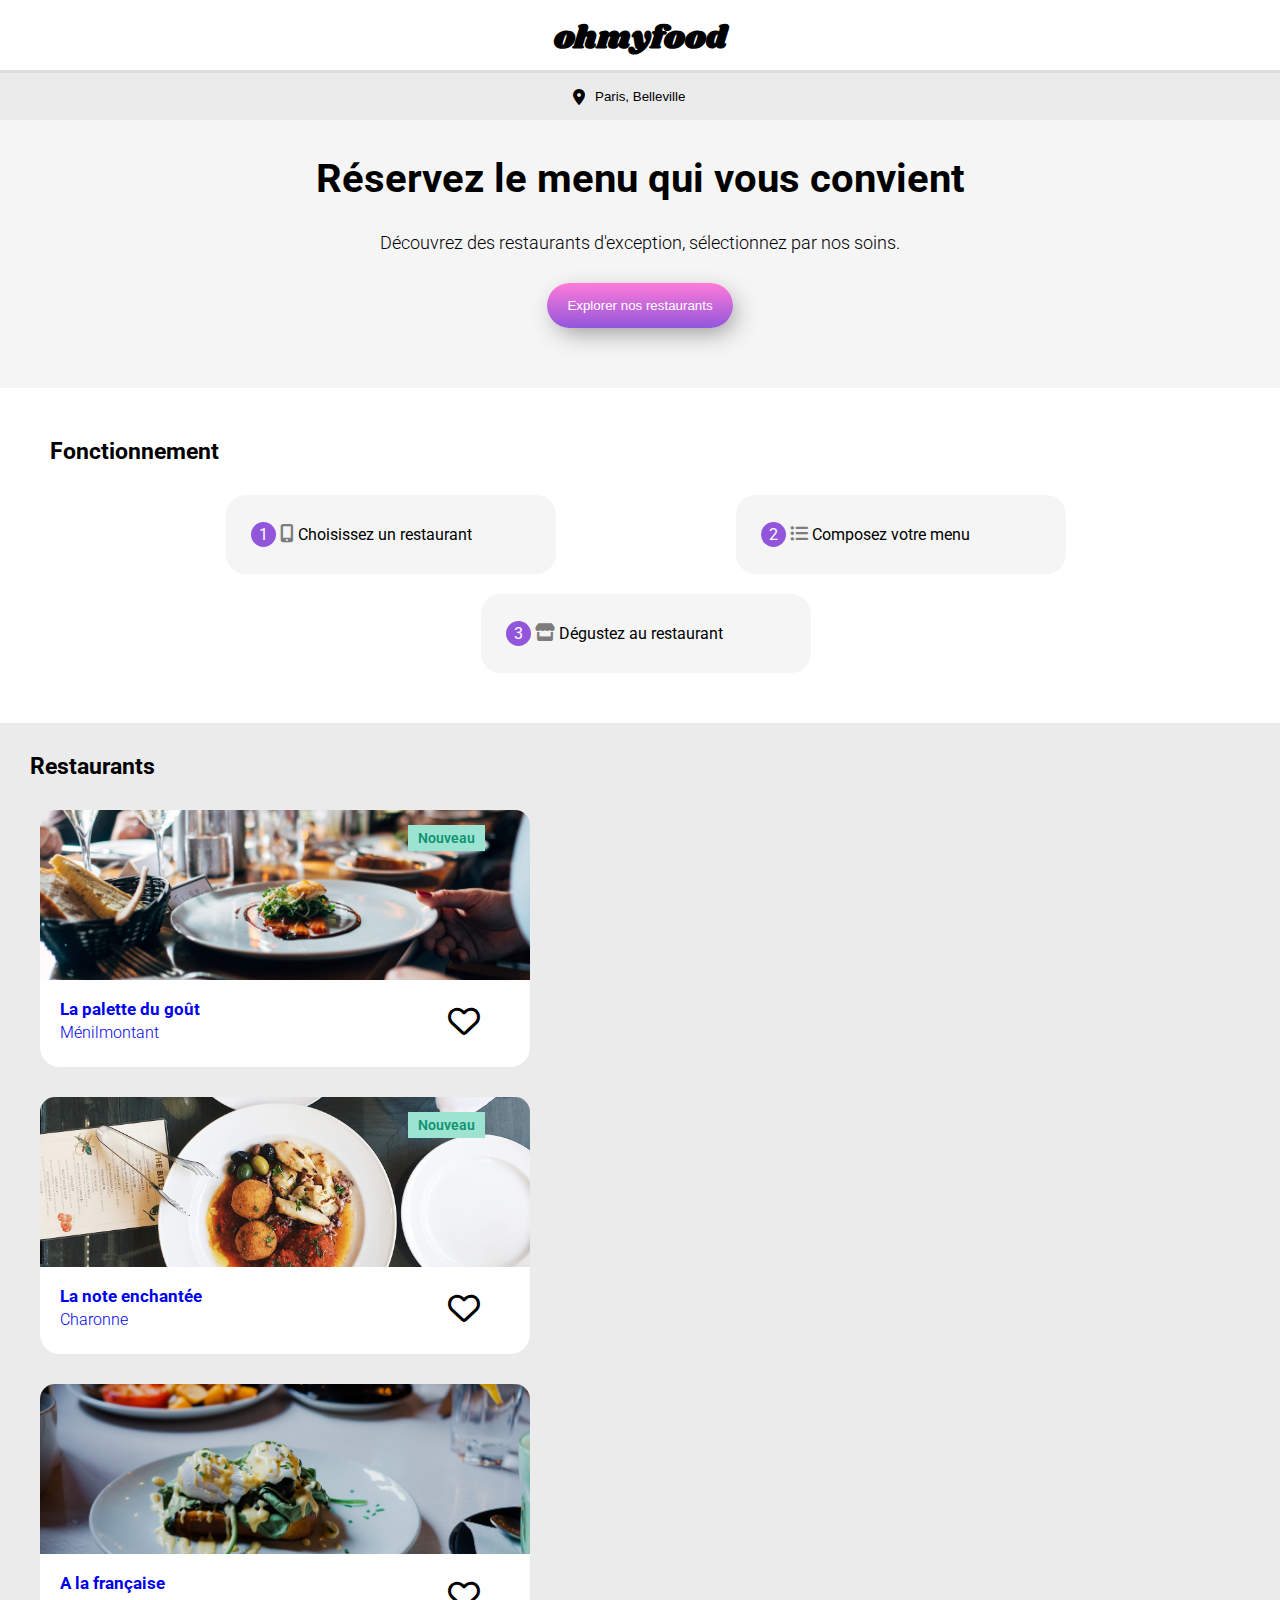
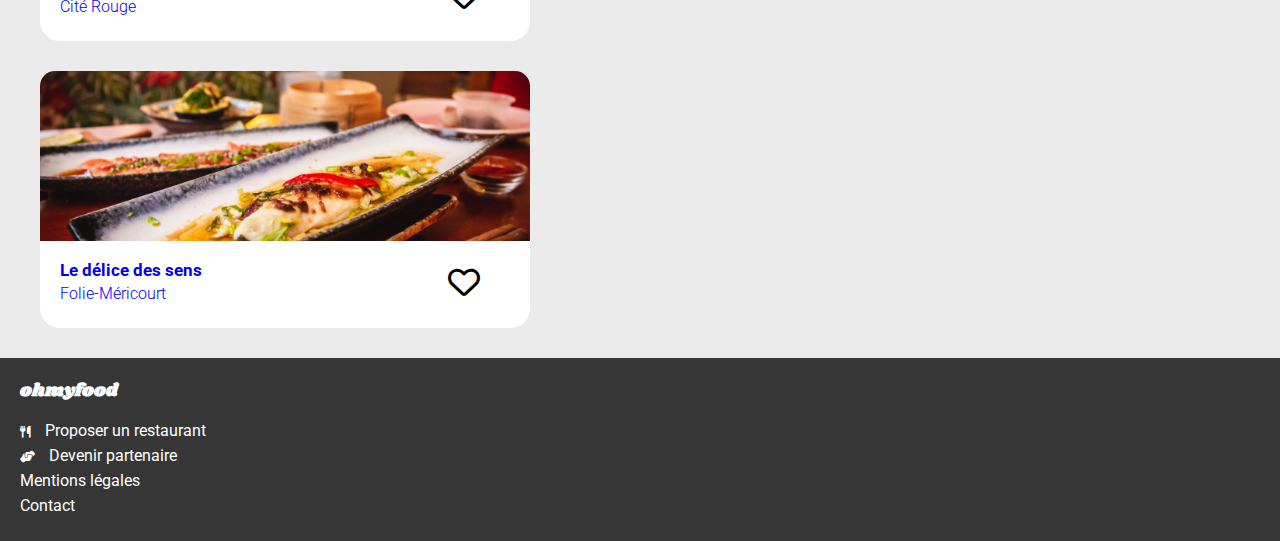
==== commit 0c60db80: "Responsive & Corrections Partie 1" ====
--- a/index.html
+++ b/index.html
@@ -16,10 +16,11 @@
         <link rel="stylesheet" href="css/style.css">
     </head>
     <body>
-        <header>
+        <div class="loader"></div>
+        <header class="late-reveal">
             <h1>ohmyfood</h1>
         </header>
-        <main>
+        <main class="late-reveal">
             <header>
                 <form class="location">
                     <i class="fa-solid fa-location-dot"></i> 
@@ -27,11 +28,11 @@
                 </form>    
                 <h2>Réservez le menu qui vous convient</h2>
                 <p>Découvrez des restaurants d'exception, sélectionnez par nos soins.</p>
-                <button id="restaurants">
+                <button name="restaurants" type="submit" id="restaurants">
                     Explorer nos restaurants
                 </button>
             </header>
-            <section>
+            <section class="choix">
                 <h3>Fonctionnement</h3>
                 <ul>
                     <li>
@@ -57,7 +58,7 @@
                     </li>
                 </ul>
             </section>
-            <article id="article">
+            <article id="article" class="restaurants">
                 <h3>Restaurants</h3>
                 <ul>
                     <li>
@@ -72,10 +73,13 @@
                                     <p>
                                         Ménilmontant
                                     </p>
-                                    <i class="fa-regular fa-heart"></i>
                                 </figcaption>
                             </figure>
                         </a>
+                        <div class="heart-container">
+                            <i class="fa-regular fa-heart empty-heart"></i>
+                            <i class="fa-solid fa-heart solid-heart"></i>
+                        </div>
                     </li>
                     <li>
                         <a href="menus/la-note-enchantee.html">
@@ -89,10 +93,13 @@
                                     <p>
                                         Charonne
                                     </p>
-                                    <i class="fa-regular fa-heart"></i>
                                 </figcaption>
                             </figure>
                         </a>
+                        <div class="heart-container">
+                            <i class="fa-regular fa-heart empty-heart"></i>
+                            <i class="fa-solid fa-heart solid-heart"></i>
+                        </div>
                     </li>
                     <li>
                         <a href="menus/a-la-francaise.html">
@@ -103,10 +110,13 @@
                                     <p>
                                         Cité Rouge
                                     </p>
-                                    <i class="fa-regular fa-heart"></i>
                                 </figcaption>
                             </figure>
                         </a>
+                        <div class="heart-container">
+                            <i class="fa-regular fa-heart empty-heart"></i>
+                            <i class="fa-solid fa-heart solid-heart"></i>
+                        </div>
                     </li>
                     <li>
                         <a href="menus/le-delice-des-sens.html">
@@ -117,15 +127,18 @@
                                     <p>
                                         Folie-Méricourt
                                     </p>
-                                    <i class="fa-regular fa-heart"></i>
                                 </figcaption>
                             </figure>
                         </a>
+                        <div class="heart-container">
+                            <i class="fa-regular fa-heart empty-heart"></i>
+                            <i class="fa-solid fa-heart solid-heart"></i>
+                        </div>
                     </li>
                 </ul>
             </article>
         </main>
-        <footer>
+        <footer class="late-reveal">
             <h3>ohmyfood</h3>
             <ul>
                 <li>
--- a/css/style.css
+++ b/css/style.css
@@ -13,6 +13,8 @@
   --green : hsl(165, 56%, 75%); 
 }
 
+/*silver, grey, space*/
+
 body {
   margin: auto;
   font-family: 'Roboto', sans-serif;
@@ -37,7 +39,21 @@
   text-decoration: none;
 }
 
+/***************************** Index ************************/
+
+
+main section {
+  padding: 50px;
+}
+
+main h3 {
+  padding-bottom: 30px;
+  /* text-align: left; */
+  font-size: 23px;
+}
+
 header {
+  width: 100%;
   text-align: center;
   background-color: hsl(0, 0%, 96%);
 }  
@@ -80,48 +96,65 @@
   border : none;
   color : var(--white);
   background: var(--button-gradient);
-}
-
-main section {
-  padding: var(--padding-section);
-}
-
-main h3 {
-  padding-bottom: 30px;
-  text-align: left;
-  font-size: 23px;
-}
-
-main ul {
-  display: flex;
-  flex-direction: column; 
+  cursor: pointer;
+  -webkit-box-shadow: 5px 8px 25px -4px rgba(148, 148, 148, 1);
+  -moz-box-shadow: 5px 18px 25px -4px rgba(148, 148, 148, 1);
+  box-shadow: 5px 8px 25px -4px rgba(148, 148, 148, 1)
+}
+
+header button:hover {
+  background: linear-gradient(0deg,
+      hsl(267, 66%, 70%),
+      hsl(317, 100%, 80%));
+  -webkit-box-shadow: 5px 8px 25px -4px rgba(36, 36, 36, 1);
+  -moz-box-shadow: 5px 8px 25px -4px rgba(36, 36, 36, 1);
+  box-shadow: 5px 8px 25px -4px rgba(36, 36, 36, 1);
+  transition: 0.5s ease;
+}
+
+.location input {
+  width: 122px;
+}
+
+
+.choix ul {
+  display: flex;
+  flex-wrap: wrap;
+  margin-left: auto;
+  margin-right: auto;
+  max-width: 1000px;
   gap : 20px;
 }
 
-main li {
+.choix li {
   margin-left: 12px;
-  padding : 25px 25px 22px 25px;
+  padding : 30px 25px;
+  min-width: 280px;
   border : none;
   border-radius: 20px;
   background-color: var(--light-grey-2);
 }
 
-main section div {
-  display: flex;
-  gap: 25px;
-  margin-left: -36px;
-}
-
-
 article {
-  padding: var(--padding-section);
+  padding: 30px;
   background-color: var(--light-grey-1);
   box-sizing: border-box;
 }
 
-article li {
+.restaurants ul {
+  display: flex;
+  flex-direction: column;
+  margin-left: auto;
+  margin-right: auto;
+  max-width: 1200px;
+  gap: 30px;
+}
+
+.restaurants li {
+  position: relative;
   display: flex;
   padding : 0;
+  max-width: 490px;
   border-radius: 20px;
   background-color: var(--white);
 }
@@ -182,62 +215,35 @@
   padding-bottom: 6px ;
 }
 
-main section .button-numbers {
-  padding : 3px 8px ;
-  border-radius: 25px;
-  color : var(--white) ;
-  background-color: var(--purple);
-}
-
-main section .fa-solid {
-  color : hsl(0, 0%, 49%);
+/***************************** Menus *************************/
+
+.page section h2 {
+  font-variant-caps: all-petite-caps;
+  font-weight: 200;
+  font-size: 20px;
+}
+
+.page section h3 {
+  padding: 0;
   font-size: 18px;
-}
-
-footer .fa-solid {
-  font-size: 12px;
-  padding-right: 10px;
-}
-
-.location {
-  display: flex;
-  align-items: center;
-  justify-content: center;
-  background-color: var(--light-grey-1);
-}
-
-.logo {
-  padding-top: 20px;
-  padding-bottom: 8px;
-  height: 30px;
-}
-
-.fa-heart {
-  margin-top: -30px;
-  align-self: flex-end;
-  font-size: 20px;
-}
-
-/*fa heaert onclick color purple*/
-
-.nouveau {
-  position: absolute;
-  margin-top: 3%;
-  margin-left: 75%;
-  padding: 5px 10px;
-  font-size: 14px;
-  font-weight: 600;
-  color: hsl(165, 80%, 32%);
-  background-color: var(--green);
-  z-index: 4;
-}
-
-/*----------Pages des Menus----------*/
-
-.page {
-  margin: 0;
-  padding: 0;
-  background-color: var(--light-grey-1);
+  font-weight: 400;
+  white-space: nowrap;
+  overflow: hidden;
+  text-overflow: ellipsis;
+}
+.page ul {
+  display: flex;
+  flex-direction: column;
+  margin-left: auto;
+  margin-right: auto;
+  max-width: 500px;
+  gap: 30px;
+}
+
+.page li {
+  margin : 0;
+  border-radius: 20px;
+  background-color: var(--white);
 }
 
 .page section {
@@ -245,29 +251,8 @@
   box-sizing: border-box ;
 }
 
-.page li {
-  margin : 0;
-}
-
-.menu-logo {
-  padding-top: 20px;
-  padding-bottom: 8px ;
-  height: 30px;
-}
-
 .page article {
   padding : 0;
-}
-
-.top-menu img {
-  width: 100%;
-  height: 300px;
-  border-radius: 0%;
-  object-fit: cover ;
-}
-
-.top-menu {
-  background-color : var(--light-grey-1); 
 }
 
 .top-menu div{
@@ -289,6 +274,176 @@
   background-color: var(--light-grey-1);
 }
 
+.top-menu img {
+  width: 100%;
+  height: 300px;
+  border-radius: 0%;
+  object-fit: cover ;
+}
+
+.menu p {
+  white-space: nowrap;
+  overflow: hidden;
+  text-overflow: ellipsis;
+  font-size: 15px;
+}
+
+/*************************** Index Classes ****************************/
+
+main section .button-numbers {
+  padding: 3px 8px;
+  border-radius: 25px;
+  color: var(--white);
+  background-color: var(--purple);
+}
+
+main section .fa-solid {
+  color: hsl(0, 0%, 49%);
+  font-size: 18px;
+}
+
+footer .fa-solid {
+  font-size: 12px;
+  padding-right: 10px;
+}
+
+.location {
+  display: flex;
+  align-items: center;
+  justify-content: center;
+  background-color: var(--light-grey-1);
+}
+
+.logo {
+  padding-top: 20px;
+  padding-bottom: 8px;
+  height: 30px;
+}
+
+.heart-container {
+  position: absolute;
+  top : 195px;
+  right : 20px;
+  display: flex;
+  padding-right: 30px;;
+  align-self: flex-end;
+  cursor: pointer;
+  z-index :5;
+}
+
+.empty-heart {
+  position: absolute;
+  font-size: 2em;
+}
+
+.solid-heart {
+  position: relative;
+  margin-top : -1px;
+  background-clip: text;
+  -webkit-background-clip: text;
+  -webkit-text-fill-color: transparent;
+  font-size: 2em;
+  z-index: 1;
+}
+
+/* .empty-heart:hover {
+  display: none;
+} */
+  
+@keyframes fill-heart-hover {
+  0% {
+    transform: scale(1);
+    background: linear-gradient(0deg,
+          hsl(267, 66%, 60%),
+          hsl(317, 100%, 74%));
+      background-clip: text;
+      -webkit-background-clip: text;
+  }
+  50% {
+    transform: scale(1.5);
+    background: linear-gradient(0deg,
+        hsl(267, 66%, 60%),
+        hsl(317, 100%, 74%));
+    background-clip: text;
+    -webkit-background-clip: text;
+  }
+  100% {
+    transform: scale(1);
+    background: linear-gradient(0deg,
+        hsl(267, 66%, 74%),
+        hsl(317, 100%, 86%));
+    background-clip: text;
+    -webkit-background-clip: text;
+  }
+}
+    
+.solid-heart:hover {
+  animation: fill-heart-hover 1s forwards;
+}
+
+@keyframes fill-heart-click {
+  0% {
+    transform: scale(1);
+    background: linear-gradient(0deg,
+          hsl(267, 66%, 60%),
+          hsl(317, 100%, 74%));
+    background-clip: text;
+    -webkit-background-clip: text;
+  }
+
+  50% {
+    transform: scale(1.5);
+    background: linear-gradient(0deg,
+          hsl(267, 66%, 60%),
+          hsl(317, 100%, 74%));
+    background-clip: text;
+    -webkit-background-clip: text;
+  }
+
+  100% {
+    transform: scale(1);
+    background: linear-gradient(0deg,
+          hsl(267, 66%, 60%),
+          hsl(317, 100%, 74%));
+    background-clip: text;
+    -webkit-background-clip: text;
+  }
+}
+
+.solid-heart:active {
+  animation: fill-heart-click 1s forwards;
+}
+
+.nouveau {
+  position: absolute;
+  margin-top: 3%;
+  margin-left: 75%;
+  padding: 5px 10px;
+  font-size: 14px;
+  font-weight: 600;
+  color: hsl(165, 80%, 32%);
+  background-color: var(--green);
+  z-index: 4;
+}
+
+/********************** Menus Classes *************************/
+
+.page {
+  margin: 0;
+  padding: 0;
+  background-color: var(--light-grey-1);
+}
+
+.menu-logo {
+  padding-top: 20px;
+  padding-bottom: 8px ;
+  height: 30px;
+}
+
+.top-menu {
+  background-color : var(--light-grey-1); 
+}
+
 .fav-page {
   position: absolute;
   font-size: 30px;
@@ -297,36 +452,224 @@
 }
 
 .menu {
+  position: relative;
   display: block ;
   padding: 15px;
  
 }
-.page section h2 {
-  font-variant-caps: all-petite-caps;
-  font-weight: 200;
-  font-size: 20px;
-}
-
-.page section h3 {
-  padding: 0;
-  font-size: 20px;
-  font-weight: 400;
-}
 
 .name-price {
   display: flex;
   justify-content: space-between;
   align-items: baseline;
-  margin : 0;
-
-}
-
+  margin : 0; 
+}
+ 
 .order-button {
   margin-top: 15px;
   margin-bottom: 35px;
+  margin-left: 45%;
   padding: 15px 45px;
   border-radius: 25px;
   border: none;
   color: var(--white);
-  background: var(--button-gradient);
-}+  background: var(--button-gradient);cursor: pointer;
+    -webkit-box-shadow: 5px 8px 25px -4px rgba(148, 148, 148, 1);
+    -moz-box-shadow: 5px 18px 25px -4px rgba(148, 148, 148, 1);
+    box-shadow: 5px 8px 25px -4px rgba(148, 148, 148, 1)
+  }
+  
+.order-button:hover {
+  background: linear-gradient(0deg,
+      hsl(267, 66%, 70%),
+      hsl(317, 100%, 80%));
+  -webkit-box-shadow: 5px 8px 25px -4px rgba(36, 36, 36, 1);
+  -moz-box-shadow: 5px 8px 25px -4px rgba(36, 36, 36, 1);
+  box-shadow: 5px 8px 25px -4px rgba(36, 36, 36, 1);
+  transition: 0.5s ease;
+}
+
+.price {
+  position: absolute;
+  bottom: 15px;
+  right: 14px;
+  z-index: 2;
+  transition: 0.5s ease;
+}
+
+.menu-selection {
+  position: absolute;
+  top: 0px;
+  right: 0px;
+  border-top-right-radius: 20px;
+  border-bottom-right-radius: 20px;
+  width: 80px;
+  height: 72px;
+  background-color: var(--green);
+  transform: translateX(120%);
+  transition: 0.5s ease;
+}
+
+.menu .fa-circle-check {
+  position: absolute;
+  top: 20px;
+  right: 25px;
+  font-size: 30px;
+  color: var(--white);
+  transform: translateX(200%);
+  transition: 0.5s ease;
+}
+
+/***************Meal Selection's Animation******************/
+
+.menu:hover .fa-circle-check {
+  animation: rotate-full 0.5s ease;
+}
+
+@keyframes rotate-full {
+  0% {
+    transform: translateX(0%) rotate(0deg);
+  }
+  100% {
+    transform: translateX(0%) rotate(360deg);
+  }
+}
+
+.menu:hover .menu-selection,
+.menu:hover .fa-circle-check {
+  transform: translateX(0%);
+}
+
+.menu:hover .price {
+  transform: translateX(-270%);
+}
+
+/***************Menus Apparition's Animation******************/
+
+@keyframes fade-in {
+  0% {
+    opacity: 0;
+    transform: translateY(20px);
+  }
+  25% {
+    opacity: 0.25;
+    transform: translateY(15px);
+  }
+  50% {
+    opacity: 0.5;
+    transform: translateY(10px);
+  }
+  75% {
+    opacity: 0.75;
+    transform: translateY(5px);
+  }
+  100% {
+    opacity: 1;
+    transform: translateY(0);
+  }
+}
+
+.menu-anim {
+  opacity: 0;
+  transform: translateY(20px);
+  animation: fade-in 0.5s ease forwards;
+}
+
+.anim1 {
+  animation-delay: 0.5s;
+}
+
+.anim2 {
+  animation-delay: 1s;
+}
+
+.anim3 {
+  animation-delay: 1.5s;
+}
+
+/***************Loader & Sections Delay's Animation******************/
+
+/* @keyframes loader {
+  0% {
+    transform: rotate(0deg);
+  }
+
+  100% {
+    transform: rotate(360deg);
+  }
+}
+
+@keyframes hide {
+  0% {
+    opacity: 1;
+  }
+
+  100% {
+    opacity: 0;
+    display: none;
+  }
+}
+
+.loader {
+  border: 4px solid #f3f3f3;
+  border-top: 4px solid #3498db;
+  border-radius: 50%;
+  width: 40px;
+  height: 40px;
+  position: fixed;
+  top: 50%;
+  left: 50%;
+  transform: translate(-50%, -50%);
+  animation: loader 3s linear infinite, hide 3s 3s forwards;
+  z-index: 9999;
+}
+
+@keyframes hideSections {
+  0% {
+    opacity: 1;
+  }
+
+  1% {
+    opacity: 0;
+  }
+
+  90% {
+    opacity: 0;
+  }
+
+  100% {
+    opacity: 1;
+  }
+}
+
+.late-reveal {
+  animation: hideSections 4.5s forwards;
+} */
+
+/***************Responsive Design******************/
+
+@media screen and (min-width: 768px) {
+  header h2 {
+    font-size: 40px;
+  }
+
+  header p {
+    padding-top: 30px;
+  }
+
+  .choix ul {
+    justify-content: space-around;
+  }
+
+  article ul {
+    margin-left: auto;
+    margin-right: auto;
+    flex-direction: row;
+    flex-wrap: wrap;
+  }
+
+  article li {
+    min-width: 490px;
+  }
+}
+
--- a/css/style.css
+++ b/css/style.css
@@ -13,6 +13,8 @@
   --green : hsl(165, 56%, 75%); 
 }
 
+/*silver, grey, space*/
+
 body {
   margin: auto;
   font-family: 'Roboto', sans-serif;
@@ -37,7 +39,21 @@
   text-decoration: none;
 }
 
+/***************************** Index ************************/
+
+
+main section {
+  padding: 50px;
+}
+
+main h3 {
+  padding-bottom: 30px;
+  /* text-align: left; */
+  font-size: 23px;
+}
+
 header {
+  width: 100%;
   text-align: center;
   background-color: hsl(0, 0%, 96%);
 }  
@@ -80,48 +96,65 @@
   border : none;
   color : var(--white);
   background: var(--button-gradient);
-}
-
-main section {
-  padding: var(--padding-section);
-}
-
-main h3 {
-  padding-bottom: 30px;
-  text-align: left;
-  font-size: 23px;
-}
-
-main ul {
-  display: flex;
-  flex-direction: column; 
+  cursor: pointer;
+  -webkit-box-shadow: 5px 8px 25px -4px rgba(148, 148, 148, 1);
+  -moz-box-shadow: 5px 18px 25px -4px rgba(148, 148, 148, 1);
+  box-shadow: 5px 8px 25px -4px rgba(148, 148, 148, 1)
+}
+
+header button:hover {
+  background: linear-gradient(0deg,
+      hsl(267, 66%, 70%),
+      hsl(317, 100%, 80%));
+  -webkit-box-shadow: 5px 8px 25px -4px rgba(36, 36, 36, 1);
+  -moz-box-shadow: 5px 8px 25px -4px rgba(36, 36, 36, 1);
+  box-shadow: 5px 8px 25px -4px rgba(36, 36, 36, 1);
+  transition: 0.5s ease;
+}
+
+.location input {
+  width: 122px;
+}
+
+
+.choix ul {
+  display: flex;
+  flex-wrap: wrap;
+  margin-left: auto;
+  margin-right: auto;
+  max-width: 1000px;
   gap : 20px;
 }
 
-main li {
+.choix li {
   margin-left: 12px;
-  padding : 25px 25px 22px 25px;
+  padding : 30px 25px;
+  min-width: 280px;
   border : none;
   border-radius: 20px;
   background-color: var(--light-grey-2);
 }
 
-main section div {
-  display: flex;
-  gap: 25px;
-  margin-left: -36px;
-}
-
-
 article {
-  padding: var(--padding-section);
+  padding: 30px;
   background-color: var(--light-grey-1);
   box-sizing: border-box;
 }
 
-article li {
+.restaurants ul {
+  display: flex;
+  flex-direction: column;
+  margin-left: auto;
+  margin-right: auto;
+  max-width: 1200px;
+  gap: 30px;
+}
+
+.restaurants li {
+  position: relative;
   display: flex;
   padding : 0;
+  max-width: 490px;
   border-radius: 20px;
   background-color: var(--white);
 }
@@ -182,62 +215,35 @@
   padding-bottom: 6px ;
 }
 
-main section .button-numbers {
-  padding : 3px 8px ;
-  border-radius: 25px;
-  color : var(--white) ;
-  background-color: var(--purple);
-}
-
-main section .fa-solid {
-  color : hsl(0, 0%, 49%);
+/***************************** Menus *************************/
+
+.page section h2 {
+  font-variant-caps: all-petite-caps;
+  font-weight: 200;
+  font-size: 20px;
+}
+
+.page section h3 {
+  padding: 0;
   font-size: 18px;
-}
-
-footer .fa-solid {
-  font-size: 12px;
-  padding-right: 10px;
-}
-
-.location {
-  display: flex;
-  align-items: center;
-  justify-content: center;
-  background-color: var(--light-grey-1);
-}
-
-.logo {
-  padding-top: 20px;
-  padding-bottom: 8px;
-  height: 30px;
-}
-
-.fa-heart {
-  margin-top: -30px;
-  align-self: flex-end;
-  font-size: 20px;
-}
-
-/*fa heaert onclick color purple*/
-
-.nouveau {
-  position: absolute;
-  margin-top: 3%;
-  margin-left: 75%;
-  padding: 5px 10px;
-  font-size: 14px;
-  font-weight: 600;
-  color: hsl(165, 80%, 32%);
-  background-color: var(--green);
-  z-index: 4;
-}
-
-/*----------Pages des Menus----------*/
-
-.page {
-  margin: 0;
-  padding: 0;
-  background-color: var(--light-grey-1);
+  font-weight: 400;
+  white-space: nowrap;
+  overflow: hidden;
+  text-overflow: ellipsis;
+}
+.page ul {
+  display: flex;
+  flex-direction: column;
+  margin-left: auto;
+  margin-right: auto;
+  max-width: 500px;
+  gap: 30px;
+}
+
+.page li {
+  margin : 0;
+  border-radius: 20px;
+  background-color: var(--white);
 }
 
 .page section {
@@ -245,29 +251,8 @@
   box-sizing: border-box ;
 }
 
-.page li {
-  margin : 0;
-}
-
-.menu-logo {
-  padding-top: 20px;
-  padding-bottom: 8px ;
-  height: 30px;
-}
-
 .page article {
   padding : 0;
-}
-
-.top-menu img {
-  width: 100%;
-  height: 300px;
-  border-radius: 0%;
-  object-fit: cover ;
-}
-
-.top-menu {
-  background-color : var(--light-grey-1); 
 }
 
 .top-menu div{
@@ -289,6 +274,176 @@
   background-color: var(--light-grey-1);
 }
 
+.top-menu img {
+  width: 100%;
+  height: 300px;
+  border-radius: 0%;
+  object-fit: cover ;
+}
+
+.menu p {
+  white-space: nowrap;
+  overflow: hidden;
+  text-overflow: ellipsis;
+  font-size: 15px;
+}
+
+/*************************** Index Classes ****************************/
+
+main section .button-numbers {
+  padding: 3px 8px;
+  border-radius: 25px;
+  color: var(--white);
+  background-color: var(--purple);
+}
+
+main section .fa-solid {
+  color: hsl(0, 0%, 49%);
+  font-size: 18px;
+}
+
+footer .fa-solid {
+  font-size: 12px;
+  padding-right: 10px;
+}
+
+.location {
+  display: flex;
+  align-items: center;
+  justify-content: center;
+  background-color: var(--light-grey-1);
+}
+
+.logo {
+  padding-top: 20px;
+  padding-bottom: 8px;
+  height: 30px;
+}
+
+.heart-container {
+  position: absolute;
+  top : 195px;
+  right : 20px;
+  display: flex;
+  padding-right: 30px;;
+  align-self: flex-end;
+  cursor: pointer;
+  z-index :5;
+}
+
+.empty-heart {
+  position: absolute;
+  font-size: 2em;
+}
+
+.solid-heart {
+  position: relative;
+  margin-top : -1px;
+  background-clip: text;
+  -webkit-background-clip: text;
+  -webkit-text-fill-color: transparent;
+  font-size: 2em;
+  z-index: 1;
+}
+
+/* .empty-heart:hover {
+  display: none;
+} */
+  
+@keyframes fill-heart-hover {
+  0% {
+    transform: scale(1);
+    background: linear-gradient(0deg,
+          hsl(267, 66%, 60%),
+          hsl(317, 100%, 74%));
+      background-clip: text;
+      -webkit-background-clip: text;
+  }
+  50% {
+    transform: scale(1.5);
+    background: linear-gradient(0deg,
+        hsl(267, 66%, 60%),
+        hsl(317, 100%, 74%));
+    background-clip: text;
+    -webkit-background-clip: text;
+  }
+  100% {
+    transform: scale(1);
+    background: linear-gradient(0deg,
+        hsl(267, 66%, 74%),
+        hsl(317, 100%, 86%));
+    background-clip: text;
+    -webkit-background-clip: text;
+  }
+}
+    
+.solid-heart:hover {
+  animation: fill-heart-hover 1s forwards;
+}
+
+@keyframes fill-heart-click {
+  0% {
+    transform: scale(1);
+    background: linear-gradient(0deg,
+          hsl(267, 66%, 60%),
+          hsl(317, 100%, 74%));
+    background-clip: text;
+    -webkit-background-clip: text;
+  }
+
+  50% {
+    transform: scale(1.5);
+    background: linear-gradient(0deg,
+          hsl(267, 66%, 60%),
+          hsl(317, 100%, 74%));
+    background-clip: text;
+    -webkit-background-clip: text;
+  }
+
+  100% {
+    transform: scale(1);
+    background: linear-gradient(0deg,
+          hsl(267, 66%, 60%),
+          hsl(317, 100%, 74%));
+    background-clip: text;
+    -webkit-background-clip: text;
+  }
+}
+
+.solid-heart:active {
+  animation: fill-heart-click 1s forwards;
+}
+
+.nouveau {
+  position: absolute;
+  margin-top: 3%;
+  margin-left: 75%;
+  padding: 5px 10px;
+  font-size: 14px;
+  font-weight: 600;
+  color: hsl(165, 80%, 32%);
+  background-color: var(--green);
+  z-index: 4;
+}
+
+/********************** Menus Classes *************************/
+
+.page {
+  margin: 0;
+  padding: 0;
+  background-color: var(--light-grey-1);
+}
+
+.menu-logo {
+  padding-top: 20px;
+  padding-bottom: 8px ;
+  height: 30px;
+}
+
+.top-menu {
+  background-color : var(--light-grey-1); 
+}
+
 .fav-page {
   position: absolute;
   font-size: 30px;
@@ -297,36 +452,224 @@
 }
 
 .menu {
+  position: relative;
   display: block ;
   padding: 15px;
  
 }
-.page section h2 {
-  font-variant-caps: all-petite-caps;
-  font-weight: 200;
-  font-size: 20px;
-}
-
-.page section h3 {
-  padding: 0;
-  font-size: 20px;
-  font-weight: 400;
-}
 
 .name-price {
   display: flex;
   justify-content: space-between;
   align-items: baseline;
-  margin : 0;
-
-}
-
+  margin : 0; 
+}
+ 
 .order-button {
   margin-top: 15px;
   margin-bottom: 35px;
+  margin-left: 45%;
   padding: 15px 45px;
   border-radius: 25px;
   border: none;
   color: var(--white);
-  background: var(--button-gradient);
-}+  background: var(--button-gradient);cursor: pointer;
+    -webkit-box-shadow: 5px 8px 25px -4px rgba(148, 148, 148, 1);
+    -moz-box-shadow: 5px 18px 25px -4px rgba(148, 148, 148, 1);
+    box-shadow: 5px 8px 25px -4px rgba(148, 148, 148, 1)
+  }
+  
+.order-button:hover {
+  background: linear-gradient(0deg,
+      hsl(267, 66%, 70%),
+      hsl(317, 100%, 80%));
+  -webkit-box-shadow: 5px 8px 25px -4px rgba(36, 36, 36, 1);
+  -moz-box-shadow: 5px 8px 25px -4px rgba(36, 36, 36, 1);
+  box-shadow: 5px 8px 25px -4px rgba(36, 36, 36, 1);
+  transition: 0.5s ease;
+}
+
+.price {
+  position: absolute;
+  bottom: 15px;
+  right: 14px;
+  z-index: 2;
+  transition: 0.5s ease;
+}
+
+.menu-selection {
+  position: absolute;
+  top: 0px;
+  right: 0px;
+  border-top-right-radius: 20px;
+  border-bottom-right-radius: 20px;
+  width: 80px;
+  height: 72px;
+  background-color: var(--green);
+  transform: translateX(120%);
+  transition: 0.5s ease;
+}
+
+.menu .fa-circle-check {
+  position: absolute;
+  top: 20px;
+  right: 25px;
+  font-size: 30px;
+  color: var(--white);
+  transform: translateX(200%);
+  transition: 0.5s ease;
+}
+
+/***************Meal Selection's Animation******************/
+
+.menu:hover .fa-circle-check {
+  animation: rotate-full 0.5s ease;
+}
+
+@keyframes rotate-full {
+  0% {
+    transform: translateX(0%) rotate(0deg);
+  }
+  100% {
+    transform: translateX(0%) rotate(360deg);
+  }
+}
+
+.menu:hover .menu-selection,
+.menu:hover .fa-circle-check {
+  transform: translateX(0%);
+}
+
+.menu:hover .price {
+  transform: translateX(-270%);
+}
+
+/***************Menus Apparition's Animation******************/
+
+@keyframes fade-in {
+  0% {
+    opacity: 0;
+    transform: translateY(20px);
+  }
+  25% {
+    opacity: 0.25;
+    transform: translateY(15px);
+  }
+  50% {
+    opacity: 0.5;
+    transform: translateY(10px);
+  }
+  75% {
+    opacity: 0.75;
+    transform: translateY(5px);
+  }
+  100% {
+    opacity: 1;
+    transform: translateY(0);
+  }
+}
+
+.menu-anim {
+  opacity: 0;
+  transform: translateY(20px);
+  animation: fade-in 0.5s ease forwards;
+}
+
+.anim1 {
+  animation-delay: 0.5s;
+}
+
+.anim2 {
+  animation-delay: 1s;
+}
+
+.anim3 {
+  animation-delay: 1.5s;
+}
+
+/***************Loader & Sections Delay's Animation******************/
+
+/* @keyframes loader {
+  0% {
+    transform: rotate(0deg);
+  }
+
+  100% {
+    transform: rotate(360deg);
+  }
+}
+
+@keyframes hide {
+  0% {
+    opacity: 1;
+  }
+
+  100% {
+    opacity: 0;
+    display: none;
+  }
+}
+
+.loader {
+  border: 4px solid #f3f3f3;
+  border-top: 4px solid #3498db;
+  border-radius: 50%;
+  width: 40px;
+  height: 40px;
+  position: fixed;
+  top: 50%;
+  left: 50%;
+  transform: translate(-50%, -50%);
+  animation: loader 3s linear infinite, hide 3s 3s forwards;
+  z-index: 9999;
+}
+
+@keyframes hideSections {
+  0% {
+    opacity: 1;
+  }
+
+  1% {
+    opacity: 0;
+  }
+
+  90% {
+    opacity: 0;
+  }
+
+  100% {
+    opacity: 1;
+  }
+}
+
+.late-reveal {
+  animation: hideSections 4.5s forwards;
+} */
+
+/***************Responsive Design******************/
+
+@media screen and (min-width: 768px) {
+  header h2 {
+    font-size: 40px;
+  }
+
+  header p {
+    padding-top: 30px;
+  }
+
+  .choix ul {
+    justify-content: space-around;
+  }
+
+  article ul {
+    margin-left: auto;
+    margin-right: auto;
+    flex-direction: row;
+    flex-wrap: wrap;
+  }
+
+  article li {
+    min-width: 490px;
+  }
+}
+
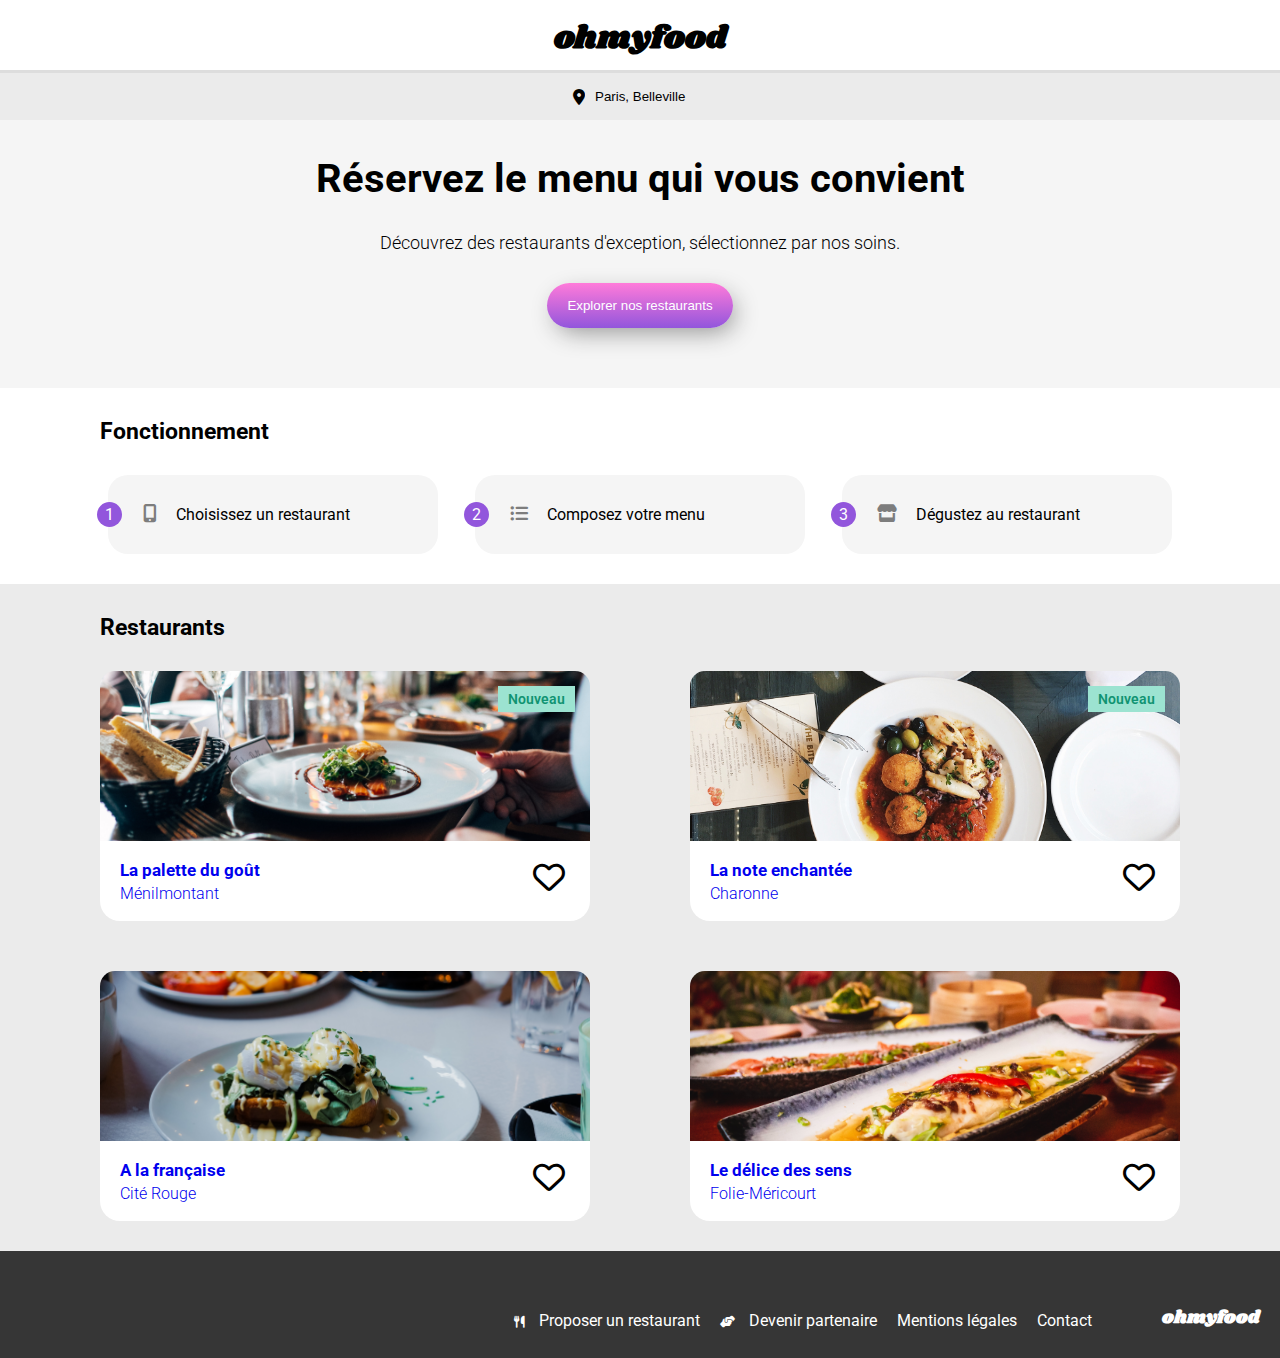
==== commit 91b2583e: "Heart's Homepage Animation" ====
--- a/index.html
+++ b/index.html
@@ -28,114 +28,130 @@
                 </form>    
                 <h2>Réservez le menu qui vous convient</h2>
                 <p>Découvrez des restaurants d'exception, sélectionnez par nos soins.</p>
-                <button name="restaurants" type="submit" id="restaurants">
+                <button name="explorer" type="submit" id="explorer">
                     Explorer nos restaurants
                 </button>
             </header>
             <section class="choix">
-                <h3>Fonctionnement</h3>
-                <ul>
-                    <li>
-                        <p>
-                            <span class="button-numbers">1</span>
-                            <i class="fa-solid fa-mobile-screen-button"></i>
-                            Choisissez un restaurant
-                        </p>
-                    </li>
-                    <li>
-                        <p>
-                            <span class="button-numbers">2</span>
-                            <i class="fa-solid fa-list-ul"></i>
-                            Composez votre menu
-                        </p>
-                    </li>
-                    <li>
-                        <p>
-                            <span class="button-numbers">3</span>
-                            <i class="fa-solid fa-store"></i>
-                            Dégustez au restaurant
-                        </p>
-                    </li>
-                </ul>
+                <div class="fonctionnement">
+                    <h3>Fonctionnement</h3>
+                    <ul>
+                        <li>
+                            <p>
+                                <span class="button-numbers">1</span>
+                                <i class="fa-solid fa-mobile-screen-button"></i>
+                                Choisissez un restaurant
+                            </p>
+                        </li>
+                        <li>
+                            <p>
+                                <span class="button-numbers">2</span>
+                                <i class="fa-solid fa-list-ul"></i>
+                                Composez votre menu
+                            </p>
+                        </li>
+                        <li>
+                            <p>
+                                <span class="button-numbers">3</span>
+                                <i class="fa-solid fa-store"></i>
+                                Dégustez au restaurant
+                            </p>
+                        </li>
+                    </ul>
+                </div>
             </section>
             <article id="article" class="restaurants">
-                <h3>Restaurants</h3>
-                <ul>
-                    <li>
-                        <a href="menus/la-palette-du-gout.html">
-                            <figure>
-                                <span class="nouveau">
-                                    Nouveau
-                                </span>
-                                <img src="images/restaurants/jay-wennington-N_Y88TWmGwA-unsplash.jpg" alt="photo d'une entrée au poisson de haute gastronomie">
-                                <figcaption>
-                                    <h4>La palette du goût</h4>
-                                    <p>
-                                        Ménilmontant
-                                    </p>
-                                </figcaption>
-                            </figure>
-                        </a>
-                        <div class="heart-container">
-                            <i class="fa-regular fa-heart empty-heart"></i>
-                            <i class="fa-solid fa-heart solid-heart"></i>
-                        </div>
-                    </li>
-                    <li>
-                        <a href="menus/la-note-enchantee.html">
-                            <figure>
-                                <span class="nouveau">
-                                    Nouveau
-                                </span>
-                                <img src="images/restaurants/stil-u2Lp8tXIcjw-unsplash.jpg" alt="photo d'un plat de résistance au poisson, accra et olives">
-                                <figcaption>
-                                    <h4>La note enchantée</h4>
-                                    <p>
-                                        Charonne
-                                    </p>
-                                </figcaption>
-                            </figure>
-                        </a>
-                        <div class="heart-container">
-                            <i class="fa-regular fa-heart empty-heart"></i>
-                            <i class="fa-solid fa-heart solid-heart"></i>
-                        </div>
-                    </li>
-                    <li>
-                        <a href="menus/a-la-francaise.html">
-                            <figure>
-                                <img src="images/restaurants/toa-heftiba-DQKerTsQwi0-unsplash.jpg" alt="photo d'oeufs pochés sur toast et lit de feuilles d'épinards avec sauce">
-                                <figcaption>
-                                    <h4>A la française</h4>
-                                    <p>
-                                        Cité Rouge
-                                    </p>
-                                </figcaption>
-                            </figure>
-                        </a>
-                        <div class="heart-container">
-                            <i class="fa-regular fa-heart empty-heart"></i>
-                            <i class="fa-solid fa-heart solid-heart"></i>
-                        </div>
-                    </li>
-                    <li>
-                        <a href="menus/le-delice-des-sens.html">
-                            <figure>
-                                <img src="images/restaurants/louis-hansel-shotsoflouis-qNBGVyOCY8Q-unsplash.jpg" alt="photo d'une assiette de poisson dans un restaurant de cuisine d'asie de l'est">
-                                <figcaption>
-                                    <h4>Le délice des sens</h4>
-                                    <p>
-                                        Folie-Méricourt
-                                    </p>
-                                </figcaption>
-                            </figure>
-                        </a>
-                        <div class="heart-container">
-                            <i class="fa-regular fa-heart empty-heart"></i>
-                            <i class="fa-solid fa-heart solid-heart"></i>
-                        </div>
-                    </li>
-                </ul>
+                <div class="restaurants-card">
+                    <h3>Restaurants</h3>
+                    <ul>
+                        <li>
+                            <a href="menus/la-palette-du-gout.html">
+                                <figure>
+                                    <span class="nouveau">
+                                        Nouveau
+                                    </span>
+                                    <img src="images/restaurants/jay-wennington-N_Y88TWmGwA-unsplash.jpg" alt="photo d'une entrée au poisson de haute gastronomie">
+                                    <figcaption>
+                                        <h4>La palette du goût</h4>
+                                        <p>
+                                            Ménilmontant
+                                        </p>
+                                    </figcaption>
+                                </figure>
+                            </a>
+                            <div class="heart-container">
+                                <input type="checkbox" id="heart-one" name="heart-one" checked>
+                                <label for="heart-one">
+                                    <i class="fa-regular fa-heart empty-heart"></i>
+                                    <i class="fa-solid fa-heart solid-heart"></i>
+                                </label>
+                            </div>
+                        </li>
+                        <li>
+                            <a href="menus/la-note-enchantee.html">
+                                <figure>
+                                    <span class="nouveau">
+                                        Nouveau
+                                    </span>
+                                    <img src="images/restaurants/stil-u2Lp8tXIcjw-unsplash.jpg" alt="photo d'un plat de résistance au poisson, accra et olives">
+                                    <figcaption>
+                                        <h4>La note enchantée</h4>
+                                        <p>
+                                            Charonne
+                                        </p>
+                                    </figcaption>
+                                </figure>
+                            </a>
+                            <div class="heart-container">
+                                <input type="checkbox" id="heart-two" name="heart-two" checked>
+                                <label for="heart-two">
+                                    <i class="fa-regular fa-heart empty-heart"></i>
+                                    <i class="fa-solid fa-heart solid-heart"></i>
+                                </label>
+                            </div>
+                        </li>
+                        <li>
+                            <a href="menus/a-la-francaise.html">
+                                <figure>
+                                    <img src="images/restaurants/toa-heftiba-DQKerTsQwi0-unsplash.jpg" alt="photo d'oeufs pochés sur toast et lit de feuilles d'épinards avec sauce">
+                                    <figcaption>
+                                        <h4>A la française</h4>
+                                        <p>
+                                            Cité Rouge
+                                        </p>
+                                    </figcaption>
+                                </figure>
+                            </a>
+                            <div class="heart-container">
+                                <input type="checkbox" id="heart-three" name="heart-three" checked>
+                                <label for="heart-three">
+                                    <i class="fa-regular fa-heart empty-heart"></i>
+                                    <i class="fa-solid fa-heart solid-heart"></i>
+                                </label>
+                            </div>
+                        </li>
+                        <li>
+                            <a href="menus/le-delice-des-sens.html">
+                                <figure>
+                                    <img src="images/restaurants/louis-hansel-shotsoflouis-qNBGVyOCY8Q-unsplash.jpg" alt="photo d'une assiette de poisson dans un restaurant de cuisine d'asie de l'est">
+                                    <figcaption>
+                                        <h4>Le délice des sens</h4>
+                                        <p>
+                                            Folie-Méricourt
+                                        </p>
+                                    </figcaption>
+                                </figure>
+                            </a>
+                            <div class="heart-container">
+                                <input type="checkbox" id="heart-four" name="heart-four" checked>
+                                <label for="heart-four">
+                                    <i class="fa-regular fa-heart empty-heart"></i>
+                                    <i class="fa-solid fa-heart solid-heart"></i>
+                                </label>
+                            </div>
+                        </li>
+                    </ul>
+                </div>
             </article>
         </main>
         <footer class="late-reveal">
--- a/css/style.css
+++ b/css/style.css
@@ -39,16 +39,15 @@
   text-decoration: none;
 }
 
-/***************************** Index ************************/
-
-
-main section {
+/***************************** Index Tags ************************/
+
+
+main > section {
   padding: 50px;
 }
 
 main h3 {
   padding-bottom: 30px;
-  /* text-align: left; */
   font-size: 23px;
 }
 
@@ -63,7 +62,6 @@
   font-family: 'Shrikhand', cursive;
   background-color: var(--white);
   border-bottom: 3px solid hsla(0, 0%, 83%, 80%);
-  /* box-shadow: 2px 2px 3px hsl(0, 0%, 83%); */
 }
 
 header form {
@@ -106,28 +104,26 @@
   background: linear-gradient(0deg,
       hsl(267, 66%, 70%),
       hsl(317, 100%, 80%));
-  -webkit-box-shadow: 5px 8px 25px -4px rgba(36, 36, 36, 1);
-  -moz-box-shadow: 5px 8px 25px -4px rgba(36, 36, 36, 1);
-  box-shadow: 5px 8px 25px -4px rgba(36, 36, 36, 1);
+  -webkit-box-shadow: 5px 8px 25px -4px rgb(92, 90, 90);
+  -moz-box-shadow: 5px 8px 25px -4px rgb(92, 90, 90);
+  box-shadow: 5px 8px 25px -4px rgb(92, 90, 90);
   transition: 0.5s ease;
 }
 
 .location input {
   width: 122px;
 }
-
-
 .choix ul {
   display: flex;
   flex-wrap: wrap;
   margin-left: auto;
   margin-right: auto;
-  max-width: 1000px;
   gap : 20px;
 }
 
 .choix li {
-  margin-left: 12px;
+  margin-left: auto;
+  margin-right: auto;
   padding : 30px 25px;
   min-width: 280px;
   border : none;
@@ -135,8 +131,17 @@
   background-color: var(--light-grey-2);
 }
 
+.choix i {
+  padding-left : 17px;
+  padding-right: 15px;
+}
+
+.choix i:hover {
+  color: var(--purple);
+  transition: 0.5s ease;
+}
+
 article {
-  padding: 30px;
   background-color: var(--light-grey-1);
   box-sizing: border-box;
 }
@@ -146,15 +151,12 @@
   flex-direction: column;
   margin-left: auto;
   margin-right: auto;
-  max-width: 1200px;
   gap: 30px;
 }
 
 .restaurants li {
   position: relative;
-  display: flex;
   padding : 0;
-  max-width: 490px;
   border-radius: 20px;
   background-color: var(--white);
 }
@@ -163,7 +165,7 @@
   width: 100%;
 }
 
-article figure {
+.restaurants figure {
   position: relative;
   margin: 0;
   width: 100%;
@@ -172,7 +174,7 @@
 article figcaption {
   display: flex;
   flex-direction: column;
-  padding: 0 25px 25px 20px;
+  padding: 0 20px 18px 20px;
 }
 
 article img {
@@ -186,7 +188,6 @@
 article h4 {
   padding-top: 15px;
   font-size: 17px;
-  /* color : hsl(0, 0, 0); */
 }
 
 article li a:visited {
@@ -215,79 +216,6 @@
   padding-bottom: 6px ;
 }
 
-/***************************** Menus *************************/
-
-.page section h2 {
-  font-variant-caps: all-petite-caps;
-  font-weight: 200;
-  font-size: 20px;
-}
-
-.page section h3 {
-  padding: 0;
-  font-size: 18px;
-  font-weight: 400;
-  white-space: nowrap;
-  overflow: hidden;
-  text-overflow: ellipsis;
-}
-.page ul {
-  display: flex;
-  flex-direction: column;
-  margin-left: auto;
-  margin-right: auto;
-  max-width: 500px;
-  gap: 30px;
-}
-
-.page li {
-  margin : 0;
-  border-radius: 20px;
-  background-color: var(--white);
-}
-
-.page section {
-  padding : 20px 10px;
-  box-sizing: border-box ;
-}
-
-.page article {
-  padding : 0;
-}
-
-.top-menu div{
-  position : relative;
-  display: flex;
-  background-color: var(--light-grey-1) ;
-}
-
-.top-menu div h1 {
-  margin-top: -60px;
-  padding-top: 40px;
-  padding-left: 15px;
-  width: 100%;
-  text-align: left;
-  font-size: 30px;
-  border-top-left-radius: 40px;
-  border-top-right-radius: 40px;
-  border-color : var(--light-grey-1);
-  background-color: var(--light-grey-1);
-}
-
-.top-menu img {
-  width: 100%;
-  height: 300px;
-  border-radius: 0%;
-  object-fit: cover ;
-}
-
-.menu p {
-  white-space: nowrap;
-  overflow: hidden;
-  text-overflow: ellipsis;
-  font-size: 15px;
-}
-
 /*************************** Index Classes ****************************/
 
 main section .button-numbers {
@@ -297,14 +225,13 @@
   background-color: var(--purple);
 }
 
+.button-numbers {
+  margin-left: -36px;
+}
+
 main section .fa-solid {
   color: hsl(0, 0%, 49%);
   font-size: 18px;
-}
-
-footer .fa-solid {
-  font-size: 12px;
-  padding-right: 10px;
 }
 
 .location {
@@ -320,104 +247,28 @@
   height: 30px;
 }
 
-.heart-container {
-  position: absolute;
-  top : 195px;
-  right : 20px;
-  display: flex;
-  padding-right: 30px;;
-  align-self: flex-end;
-  cursor: pointer;
-  z-index :5;
-}
-
-.empty-heart {
-  position: absolute;
-  font-size: 2em;
-}
-
-.solid-heart {
-  position: relative;
-  margin-top : -1px;
-  background-clip: text;
-  -webkit-background-clip: text;
-  -webkit-text-fill-color: transparent;
-  font-size: 2em;
-  z-index: 1;
-}
-
-/* .empty-heart:hover {
-  display: none;
-} */
-  
-@keyframes fill-heart-hover {
-  0% {
-    transform: scale(1);
-    background: linear-gradient(0deg,
-          hsl(267, 66%, 60%),
-          hsl(317, 100%, 74%));
-      background-clip: text;
-      -webkit-background-clip: text;
-  }
-  50% {
-    transform: scale(1.5);
-    background: linear-gradient(0deg,
-        hsl(267, 66%, 60%),
-        hsl(317, 100%, 74%));
-    background-clip: text;
-    -webkit-background-clip: text;
-  }
-  100% {
-    transform: scale(1);
-    background: linear-gradient(0deg,
-        hsl(267, 66%, 74%),
-        hsl(317, 100%, 86%));
-    background-clip: text;
-    -webkit-background-clip: text;
-  }
-}
-    
-.solid-heart:hover {
-  animation: fill-heart-hover 1s forwards;
-}
-
-@keyframes fill-heart-click {
-  0% {
-    transform: scale(1);
-    background: linear-gradient(0deg,
-          hsl(267, 66%, 60%),
-          hsl(317, 100%, 74%));
-    background-clip: text;
-    -webkit-background-clip: text;
-  }
-
-  50% {
-    transform: scale(1.5);
-    background: linear-gradient(0deg,
-          hsl(267, 66%, 60%),
-          hsl(317, 100%, 74%));
-    background-clip: text;
-    -webkit-background-clip: text;
-  }
-
-  100% {
-    transform: scale(1);
-    background: linear-gradient(0deg,
-          hsl(267, 66%, 60%),
-          hsl(317, 100%, 74%));
-    background-clip: text;
-    -webkit-background-clip: text;
-  }
-}
-
-.solid-heart:active {
-  animation: fill-heart-click 1s forwards;
+.restaurants,
+.choix  {
+  padding : 0;
+}
+
+.fonctionnement {
+  max-width: 490px;
+}
+
+.fonctionnement,
+.restaurants-card {
+  margin-left: auto;
+  margin-right: auto;
+  padding: 30px 10px;
+  min-width: 340px;
+  max-width: 600px;
 }
 
 .nouveau {
   position: absolute;
-  margin-top: 3%;
-  margin-left: 75%;
+  top: 15px;
+  right : 15px;
   padding: 5px 10px;
   font-size: 14px;
   font-weight: 600;
@@ -426,12 +277,110 @@
   z-index: 4;
 }
 
+footer .fa-solid {
+  font-size: 12px;
+  padding-right: 10px;
+}
+
+/********************** Homepage Heart's Animation **********************/
+
+input[type="checkbox"] {
+  display: none;
+}
+
+.heart-container {
+  position: absolute;
+  top : 190px;
+  right : 5px;
+  display: flex;
+  padding-right: 20px;;
+  align-self: flex-end;
+}
+
+input[type="checkbox"]:checked~label .empty-heart {
+  transform: scale(1);
+  cursor: pointer;
+}
+
+input[type="checkbox"]:checked~label .solid-heart {
+  transition: all 300ms ease-in;
+  transform: scale(0);
+  cursor: pointer;
+}
+
+.empty-heart {
+  position: absolute;
+  font-size: 2em;
+  transition: all 300ms ease-in;
+  transform: scale(0);
+}
+
+.solid-heart {
+  position: relative;
+  margin-top : -1px;
+  background: linear-gradient(0deg,
+        hsl(267, 66%, 60%),
+        hsl(317, 100%, 74%));
+  background-clip: text;
+  -webkit-background-clip: text;
+  -webkit-text-fill-color: transparent;
+  font-size: 2em;
+  transition: all 300ms ease-in;
+}
+
+input[type="checkbox"]:hover~label .empty-heart {
+  transform: scale(0);
+  cursor: pointer;
+}
+
+input[type="checkbox"]:hover~label .solid-heart {
+  transform: scale(1);
+  opacity: 0.8;
+  cursor: pointer;
+}
+  
+
 /********************** Menus Classes *************************/
 
 .page {
   margin: 0;
   padding: 0;
-  background-color: var(--light-grey-1);
+}
+
+.fa-arrow-left {
+  position: absolute;
+  top : 20px;
+  left : 20px;
+  font-size: 22px;
+  color: black;
+}
+
+.top-menu {
+  background-color : var(--white); 
+}
+
+.top-menu img {
+  width: 100%;
+  height: 300px;
+  border-radius: 0%;
+  object-fit: cover;
+}
+
+.title {
+  position : relative;
+  display: flex;
+  justify-content: center;
+  margin-left: auto;
+  margin-right: auto;
+  max-width: 1000px;
+  z-index: 5;
+}
+
+.fav-page {
+  position: absolute;
+  font-size: 28px;
+  top: -20px;
+  right: 15px;
 }
 
 .menu-logo {
@@ -440,60 +389,112 @@
   height: 30px;
 }
 
-.top-menu {
-  background-color : var(--light-grey-1); 
-}
-
-.fav-page {
-  position: absolute;
-  font-size: 30px;
-  top : 10px;
-  right : 30px;
+.page article {
+  padding: 0;
+  background-color: var(--white);
+}
+
+article > section {
+  margin-left: auto;
+  margin-right: auto;
+  padding: 20px 10px;
+  max-width: 1000px;
+  box-sizing: border-box;
+  background-color: var(--light-grey-1);
+}
+
+.menu-anim {
+  margin-left: auto;
+  margin-right: auto;
+  max-width: 500px;
+}
+
+.page h1 {
+  margin-top: -60px;
+  padding-top: 40px;
+  padding-left: 15px;
+  width: 100%;
+  text-align: left;
+  font-size: 29px;
+  border-top-left-radius: 40px;
+  border-top-right-radius: 40px;
+  border-color: var(--light-grey-1);
+  background-color: var(--light-grey-1);
+}
+
+.page h2 {
+  margin-bottom: 10px;
+  padding-bottom: 3px;
+  width: 50px;
+  font-variant-caps: all-petite-caps;
+  font-weight: 200;
+  font-size: 20px;
+  border-bottom: 3px solid var(--green);
 }
 
 .menu {
   position: relative;
-  display: block ;
+  display: flex ;
+  justify-content: space-between;
+  overflow: hidden;
   padding: 15px;
- 
-}
-
-.name-price {
+}
+
+.page ul {
+  display: flex; 
+  flex-direction: column;
+  margin-left: auto;
+  margin-right: auto;
+  max-width: 500px;
+  gap: 30px;
+}
+
+.page li {
+  margin: 0;
+  border-radius: 20px;
+  background-color: var(--white);
+}
+
+.menu section {
+  position: relative;
+  width : 85%;
+  overflow: hidden;
+  text-overflow: ellipsis;
+  cursor: pointer;
+}
+
+.menu h3 {
+  padding: 0;
+  font-size: 18px;
+  font-weight: 400;
+}
+
+.menu p {
+  font-size: 15px;
+}
+
+.menu h3,
+.menu p {
+  position: relative;
+  overflow: hidden;
+  text-overflow: ellipsis;
+  white-space: nowrap;
+}
+
+.price {
   display: flex;
-  justify-content: space-between;
-  align-items: baseline;
-  margin : 0; 
-}
- 
-.order-button {
-  margin-top: 15px;
-  margin-bottom: 35px;
-  margin-left: 45%;
-  padding: 15px 45px;
-  border-radius: 25px;
-  border: none;
+  justify-content: flex-end;
+  margin-top: 23px;
+  transition: 0.5s ease;
+} 
+
+.menu .fa-circle-check {
+  position: absolute;
+  top: 20px;
+  right: 25px;
+  font-size: 30px;
   color: var(--white);
-  background: var(--button-gradient);cursor: pointer;
-    -webkit-box-shadow: 5px 8px 25px -4px rgba(148, 148, 148, 1);
-    -moz-box-shadow: 5px 18px 25px -4px rgba(148, 148, 148, 1);
-    box-shadow: 5px 8px 25px -4px rgba(148, 148, 148, 1)
-  }
-  
-.order-button:hover {
-  background: linear-gradient(0deg,
-      hsl(267, 66%, 70%),
-      hsl(317, 100%, 80%));
-  -webkit-box-shadow: 5px 8px 25px -4px rgba(36, 36, 36, 1);
-  -moz-box-shadow: 5px 8px 25px -4px rgba(36, 36, 36, 1);
-  box-shadow: 5px 8px 25px -4px rgba(36, 36, 36, 1);
-  transition: 0.5s ease;
-}
-
-.price {
-  position: absolute;
-  bottom: 15px;
-  right: 14px;
-  z-index: 2;
+  transform: translateX(200%);
   transition: 0.5s ease;
 }
 
@@ -510,18 +511,45 @@
   transition: 0.5s ease;
 }
 
-.menu .fa-circle-check {
-  position: absolute;
-  top: 20px;
-  right: 25px;
-  font-size: 30px;
+/* .name-price {
+  display: flex;
+  justify-content: space-between;
+  align-items: baseline;
+  margin : 0; 
+} */
+
+.container-button {
+  display : flex;
+  justify-content: center;
+  align-items: center;
+}
+
+.order-button {
+  margin-top: 40px;
+  margin-bottom: 20px;
+  padding: 15px 45px;
+  border-radius: 25px;
+  border: none;
   color: var(--white);
-  transform: translateX(200%);
+  background: var(--button-gradient);cursor: pointer;
+  -webkit-box-shadow: 5px 8px 25px -4px rgba(148, 148, 148, 1);
+  -moz-box-shadow: 5px 18px 25px -4px rgba(148, 148, 148, 1);
+  box-shadow: 5px 8px 25px -4px rgba(148, 148, 148, 1)
+  }
+  
+.order-button:hover {
+  background: linear-gradient(0deg,
+      hsl(267, 66%, 70%),
+      hsl(317, 100%, 80%));
+  -webkit-box-shadow: 5px 8px 25px -4px rgb(92, 90, 90);
+  -moz-box-shadow: 5px 8px 25px -4px rgb(92, 90, 90);
+  box-shadow: 5px 8px 25px -4px rgb(92, 90, 90);
   transition: 0.5s ease;
 }
 
+
 /***************Meal Selection's Animation******************/
-
+/* 
 .menu:hover .fa-circle-check {
   animation: rotate-full 0.5s ease;
 }
@@ -533,7 +561,7 @@
   100% {
     transform: translateX(0%) rotate(360deg);
   }
-}
+} */
 
 .menu:hover .menu-selection,
 .menu:hover .fa-circle-check {
@@ -541,7 +569,7 @@
 }
 
 .menu:hover .price {
-  transform: translateX(-270%);
+  transform: translateX(-80px);
 }
 
 /***************Menus Apparition's Animation******************/
@@ -587,7 +615,7 @@
   animation-delay: 1.5s;
 }
 
-/***************Loader & Sections Delay's Animation******************/
+/***************Index Loader & Sections Delay's Animation******************/
 
 /* @keyframes loader {
   0% {
@@ -657,19 +685,94 @@
     padding-top: 30px;
   }
 
-  .choix ul {
-    justify-content: space-around;
-  }
-
-  article ul {
+  .fonctionnement {
     margin-left: auto;
     margin-right: auto;
+  }
+
+  .fonctionnement li {
+    margin-left: auto;
+    margin-right: auto;
+  }
+
+  .restaurants-card {
+    margin-left: auto;
+    margin-right: auto;
+    max-width: 1080px;
+  }
+
+  .restaurants ul {
     flex-direction: row;
     flex-wrap: wrap;
-  }
-
-  article li {
+    margin : 0;
+    gap: 30px 20px;
+  }
+  
+  .restaurants li {
+    position: relative;
+    margin-left: auto;
+    margin-right: auto;
+    min-width: 40%;
+  }
+
+  .page h1 {
+    font-size: 30px;
+    text-align: center;
+ }
+ .fav-page {
+    position: absolute;
+    font-size: 28px;
+    top: -20px;
+    right: 30%;
+ }
+
+  footer {
+    display: flex;
+    flex-direction: row-reverse;
+    padding-top: 60px;
+    padding-bottom: 10px;
+  }
+
+  footer ul {
+    display: flex;
+    padding-bottom: 0;;
+  }
+
+  footer li {
+    padding-left: 20px;
+  }
+
+  footer h3 {
+    margin-top: -6px;
+    padding-left: 70px;
+  }
+  
+}
+
+@media screen and (min-width: 1100px) {
+  
+  .choix ul {
+    flex-wrap: nowrap;
+  }
+
+  .fonctionnement {
+    margin-left: auto;
+    margin-right: auto;
+    max-width: 1080px;
+  }
+  
+  .restaurants-card {
+    margin-left: auto;
+    margin-right: auto;
+    max-width : 1080px;
+  }
+
+  .restaurants li {
     min-width: 490px;
   }
-}
-
+  
+  .restaurants ul {
+    gap: 50px 100px;
+  }
+}
+
--- a/css/style.css
+++ b/css/style.css
@@ -39,16 +39,15 @@
   text-decoration: none;
 }
 
-/***************************** Index ************************/
-
-
-main section {
+/***************************** Index Tags ************************/
+
+
+main > section {
   padding: 50px;
 }
 
 main h3 {
   padding-bottom: 30px;
-  /* text-align: left; */
   font-size: 23px;
 }
 
@@ -63,7 +62,6 @@
   font-family: 'Shrikhand', cursive;
   background-color: var(--white);
   border-bottom: 3px solid hsla(0, 0%, 83%, 80%);
-  /* box-shadow: 2px 2px 3px hsl(0, 0%, 83%); */
 }
 
 header form {
@@ -106,28 +104,26 @@
   background: linear-gradient(0deg,
       hsl(267, 66%, 70%),
       hsl(317, 100%, 80%));
-  -webkit-box-shadow: 5px 8px 25px -4px rgba(36, 36, 36, 1);
-  -moz-box-shadow: 5px 8px 25px -4px rgba(36, 36, 36, 1);
-  box-shadow: 5px 8px 25px -4px rgba(36, 36, 36, 1);
+  -webkit-box-shadow: 5px 8px 25px -4px rgb(92, 90, 90);
+  -moz-box-shadow: 5px 8px 25px -4px rgb(92, 90, 90);
+  box-shadow: 5px 8px 25px -4px rgb(92, 90, 90);
   transition: 0.5s ease;
 }
 
 .location input {
   width: 122px;
 }
-
-
 .choix ul {
   display: flex;
   flex-wrap: wrap;
   margin-left: auto;
   margin-right: auto;
-  max-width: 1000px;
   gap : 20px;
 }
 
 .choix li {
-  margin-left: 12px;
+  margin-left: auto;
+  margin-right: auto;
   padding : 30px 25px;
   min-width: 280px;
   border : none;
@@ -135,8 +131,17 @@
   background-color: var(--light-grey-2);
 }
 
+.choix i {
+  padding-left : 17px;
+  padding-right: 15px;
+}
+
+.choix i:hover {
+  color: var(--purple);
+  transition: 0.5s ease;
+}
+
 article {
-  padding: 30px;
   background-color: var(--light-grey-1);
   box-sizing: border-box;
 }
@@ -146,15 +151,12 @@
   flex-direction: column;
   margin-left: auto;
   margin-right: auto;
-  max-width: 1200px;
   gap: 30px;
 }
 
 .restaurants li {
   position: relative;
-  display: flex;
   padding : 0;
-  max-width: 490px;
   border-radius: 20px;
   background-color: var(--white);
 }
@@ -163,7 +165,7 @@
   width: 100%;
 }
 
-article figure {
+.restaurants figure {
   position: relative;
   margin: 0;
   width: 100%;
@@ -172,7 +174,7 @@
 article figcaption {
   display: flex;
   flex-direction: column;
-  padding: 0 25px 25px 20px;
+  padding: 0 20px 18px 20px;
 }
 
 article img {
@@ -186,7 +188,6 @@
 article h4 {
   padding-top: 15px;
   font-size: 17px;
-  /* color : hsl(0, 0, 0); */
 }
 
 article li a:visited {
@@ -215,79 +216,6 @@
   padding-bottom: 6px ;
 }
 
-/***************************** Menus *************************/
-
-.page section h2 {
-  font-variant-caps: all-petite-caps;
-  font-weight: 200;
-  font-size: 20px;
-}
-
-.page section h3 {
-  padding: 0;
-  font-size: 18px;
-  font-weight: 400;
-  white-space: nowrap;
-  overflow: hidden;
-  text-overflow: ellipsis;
-}
-.page ul {
-  display: flex;
-  flex-direction: column;
-  margin-left: auto;
-  margin-right: auto;
-  max-width: 500px;
-  gap: 30px;
-}
-
-.page li {
-  margin : 0;
-  border-radius: 20px;
-  background-color: var(--white);
-}
-
-.page section {
-  padding : 20px 10px;
-  box-sizing: border-box ;
-}
-
-.page article {
-  padding : 0;
-}
-
-.top-menu div{
-  position : relative;
-  display: flex;
-  background-color: var(--light-grey-1) ;
-}
-
-.top-menu div h1 {
-  margin-top: -60px;
-  padding-top: 40px;
-  padding-left: 15px;
-  width: 100%;
-  text-align: left;
-  font-size: 30px;
-  border-top-left-radius: 40px;
-  border-top-right-radius: 40px;
-  border-color : var(--light-grey-1);
-  background-color: var(--light-grey-1);
-}
-
-.top-menu img {
-  width: 100%;
-  height: 300px;
-  border-radius: 0%;
-  object-fit: cover ;
-}
-
-.menu p {
-  white-space: nowrap;
-  overflow: hidden;
-  text-overflow: ellipsis;
-  font-size: 15px;
-}
-
 /*************************** Index Classes ****************************/
 
 main section .button-numbers {
@@ -297,14 +225,13 @@
   background-color: var(--purple);
 }
 
+.button-numbers {
+  margin-left: -36px;
+}
+
 main section .fa-solid {
   color: hsl(0, 0%, 49%);
   font-size: 18px;
-}
-
-footer .fa-solid {
-  font-size: 12px;
-  padding-right: 10px;
 }
 
 .location {
@@ -320,104 +247,28 @@
   height: 30px;
 }
 
-.heart-container {
-  position: absolute;
-  top : 195px;
-  right : 20px;
-  display: flex;
-  padding-right: 30px;;
-  align-self: flex-end;
-  cursor: pointer;
-  z-index :5;
-}
-
-.empty-heart {
-  position: absolute;
-  font-size: 2em;
-}
-
-.solid-heart {
-  position: relative;
-  margin-top : -1px;
-  background-clip: text;
-  -webkit-background-clip: text;
-  -webkit-text-fill-color: transparent;
-  font-size: 2em;
-  z-index: 1;
-}
-
-/* .empty-heart:hover {
-  display: none;
-} */
-  
-@keyframes fill-heart-hover {
-  0% {
-    transform: scale(1);
-    background: linear-gradient(0deg,
-          hsl(267, 66%, 60%),
-          hsl(317, 100%, 74%));
-      background-clip: text;
-      -webkit-background-clip: text;
-  }
-  50% {
-    transform: scale(1.5);
-    background: linear-gradient(0deg,
-        hsl(267, 66%, 60%),
-        hsl(317, 100%, 74%));
-    background-clip: text;
-    -webkit-background-clip: text;
-  }
-  100% {
-    transform: scale(1);
-    background: linear-gradient(0deg,
-        hsl(267, 66%, 74%),
-        hsl(317, 100%, 86%));
-    background-clip: text;
-    -webkit-background-clip: text;
-  }
-}
-    
-.solid-heart:hover {
-  animation: fill-heart-hover 1s forwards;
-}
-
-@keyframes fill-heart-click {
-  0% {
-    transform: scale(1);
-    background: linear-gradient(0deg,
-          hsl(267, 66%, 60%),
-          hsl(317, 100%, 74%));
-    background-clip: text;
-    -webkit-background-clip: text;
-  }
-
-  50% {
-    transform: scale(1.5);
-    background: linear-gradient(0deg,
-          hsl(267, 66%, 60%),
-          hsl(317, 100%, 74%));
-    background-clip: text;
-    -webkit-background-clip: text;
-  }
-
-  100% {
-    transform: scale(1);
-    background: linear-gradient(0deg,
-          hsl(267, 66%, 60%),
-          hsl(317, 100%, 74%));
-    background-clip: text;
-    -webkit-background-clip: text;
-  }
-}
-
-.solid-heart:active {
-  animation: fill-heart-click 1s forwards;
+.restaurants,
+.choix  {
+  padding : 0;
+}
+
+.fonctionnement {
+  max-width: 490px;
+}
+
+.fonctionnement,
+.restaurants-card {
+  margin-left: auto;
+  margin-right: auto;
+  padding: 30px 10px;
+  min-width: 340px;
+  max-width: 600px;
 }
 
 .nouveau {
   position: absolute;
-  margin-top: 3%;
-  margin-left: 75%;
+  top: 15px;
+  right : 15px;
   padding: 5px 10px;
   font-size: 14px;
   font-weight: 600;
@@ -426,12 +277,110 @@
   z-index: 4;
 }
 
+footer .fa-solid {
+  font-size: 12px;
+  padding-right: 10px;
+}
+
+/********************** Homepage Heart's Animation **********************/
+
+input[type="checkbox"] {
+  display: none;
+}
+
+.heart-container {
+  position: absolute;
+  top : 190px;
+  right : 5px;
+  display: flex;
+  padding-right: 20px;;
+  align-self: flex-end;
+}
+
+input[type="checkbox"]:checked~label .empty-heart {
+  transform: scale(1);
+  cursor: pointer;
+}
+
+input[type="checkbox"]:checked~label .solid-heart {
+  transition: all 300ms ease-in;
+  transform: scale(0);
+  cursor: pointer;
+}
+
+.empty-heart {
+  position: absolute;
+  font-size: 2em;
+  transition: all 300ms ease-in;
+  transform: scale(0);
+}
+
+.solid-heart {
+  position: relative;
+  margin-top : -1px;
+  background: linear-gradient(0deg,
+        hsl(267, 66%, 60%),
+        hsl(317, 100%, 74%));
+  background-clip: text;
+  -webkit-background-clip: text;
+  -webkit-text-fill-color: transparent;
+  font-size: 2em;
+  transition: all 300ms ease-in;
+}
+
+input[type="checkbox"]:hover~label .empty-heart {
+  transform: scale(0);
+  cursor: pointer;
+}
+
+input[type="checkbox"]:hover~label .solid-heart {
+  transform: scale(1);
+  opacity: 0.8;
+  cursor: pointer;
+}
+  
+
 /********************** Menus Classes *************************/
 
 .page {
   margin: 0;
   padding: 0;
-  background-color: var(--light-grey-1);
+}
+
+.fa-arrow-left {
+  position: absolute;
+  top : 20px;
+  left : 20px;
+  font-size: 22px;
+  color: black;
+}
+
+.top-menu {
+  background-color : var(--white); 
+}
+
+.top-menu img {
+  width: 100%;
+  height: 300px;
+  border-radius: 0%;
+  object-fit: cover;
+}
+
+.title {
+  position : relative;
+  display: flex;
+  justify-content: center;
+  margin-left: auto;
+  margin-right: auto;
+  max-width: 1000px;
+  z-index: 5;
+}
+
+.fav-page {
+  position: absolute;
+  font-size: 28px;
+  top: -20px;
+  right: 15px;
 }
 
 .menu-logo {
@@ -440,60 +389,112 @@
   height: 30px;
 }
 
-.top-menu {
-  background-color : var(--light-grey-1); 
-}
-
-.fav-page {
-  position: absolute;
-  font-size: 30px;
-  top : 10px;
-  right : 30px;
+.page article {
+  padding: 0;
+  background-color: var(--white);
+}
+
+article > section {
+  margin-left: auto;
+  margin-right: auto;
+  padding: 20px 10px;
+  max-width: 1000px;
+  box-sizing: border-box;
+  background-color: var(--light-grey-1);
+}
+
+.menu-anim {
+  margin-left: auto;
+  margin-right: auto;
+  max-width: 500px;
+}
+
+.page h1 {
+  margin-top: -60px;
+  padding-top: 40px;
+  padding-left: 15px;
+  width: 100%;
+  text-align: left;
+  font-size: 29px;
+  border-top-left-radius: 40px;
+  border-top-right-radius: 40px;
+  border-color: var(--light-grey-1);
+  background-color: var(--light-grey-1);
+}
+
+.page h2 {
+  margin-bottom: 10px;
+  padding-bottom: 3px;
+  width: 50px;
+  font-variant-caps: all-petite-caps;
+  font-weight: 200;
+  font-size: 20px;
+  border-bottom: 3px solid var(--green);
 }
 
 .menu {
   position: relative;
-  display: block ;
+  display: flex ;
+  justify-content: space-between;
+  overflow: hidden;
   padding: 15px;
- 
-}
-
-.name-price {
+}
+
+.page ul {
+  display: flex; 
+  flex-direction: column;
+  margin-left: auto;
+  margin-right: auto;
+  max-width: 500px;
+  gap: 30px;
+}
+
+.page li {
+  margin: 0;
+  border-radius: 20px;
+  background-color: var(--white);
+}
+
+.menu section {
+  position: relative;
+  width : 85%;
+  overflow: hidden;
+  text-overflow: ellipsis;
+  cursor: pointer;
+}
+
+.menu h3 {
+  padding: 0;
+  font-size: 18px;
+  font-weight: 400;
+}
+
+.menu p {
+  font-size: 15px;
+}
+
+.menu h3,
+.menu p {
+  position: relative;
+  overflow: hidden;
+  text-overflow: ellipsis;
+  white-space: nowrap;
+}
+
+.price {
   display: flex;
-  justify-content: space-between;
-  align-items: baseline;
-  margin : 0; 
-}
- 
-.order-button {
-  margin-top: 15px;
-  margin-bottom: 35px;
-  margin-left: 45%;
-  padding: 15px 45px;
-  border-radius: 25px;
-  border: none;
+  justify-content: flex-end;
+  margin-top: 23px;
+  transition: 0.5s ease;
+} 
+
+.menu .fa-circle-check {
+  position: absolute;
+  top: 20px;
+  right: 25px;
+  font-size: 30px;
   color: var(--white);
-  background: var(--button-gradient);cursor: pointer;
-    -webkit-box-shadow: 5px 8px 25px -4px rgba(148, 148, 148, 1);
-    -moz-box-shadow: 5px 18px 25px -4px rgba(148, 148, 148, 1);
-    box-shadow: 5px 8px 25px -4px rgba(148, 148, 148, 1)
-  }
-  
-.order-button:hover {
-  background: linear-gradient(0deg,
-      hsl(267, 66%, 70%),
-      hsl(317, 100%, 80%));
-  -webkit-box-shadow: 5px 8px 25px -4px rgba(36, 36, 36, 1);
-  -moz-box-shadow: 5px 8px 25px -4px rgba(36, 36, 36, 1);
-  box-shadow: 5px 8px 25px -4px rgba(36, 36, 36, 1);
-  transition: 0.5s ease;
-}
-
-.price {
-  position: absolute;
-  bottom: 15px;
-  right: 14px;
-  z-index: 2;
+  transform: translateX(200%);
   transition: 0.5s ease;
 }
 
@@ -510,18 +511,45 @@
   transition: 0.5s ease;
 }
 
-.menu .fa-circle-check {
-  position: absolute;
-  top: 20px;
-  right: 25px;
-  font-size: 30px;
+/* .name-price {
+  display: flex;
+  justify-content: space-between;
+  align-items: baseline;
+  margin : 0; 
+} */
+
+.container-button {
+  display : flex;
+  justify-content: center;
+  align-items: center;
+}
+
+.order-button {
+  margin-top: 40px;
+  margin-bottom: 20px;
+  padding: 15px 45px;
+  border-radius: 25px;
+  border: none;
   color: var(--white);
-  transform: translateX(200%);
+  background: var(--button-gradient);cursor: pointer;
+  -webkit-box-shadow: 5px 8px 25px -4px rgba(148, 148, 148, 1);
+  -moz-box-shadow: 5px 18px 25px -4px rgba(148, 148, 148, 1);
+  box-shadow: 5px 8px 25px -4px rgba(148, 148, 148, 1)
+  }
+  
+.order-button:hover {
+  background: linear-gradient(0deg,
+      hsl(267, 66%, 70%),
+      hsl(317, 100%, 80%));
+  -webkit-box-shadow: 5px 8px 25px -4px rgb(92, 90, 90);
+  -moz-box-shadow: 5px 8px 25px -4px rgb(92, 90, 90);
+  box-shadow: 5px 8px 25px -4px rgb(92, 90, 90);
   transition: 0.5s ease;
 }
 
+
 /***************Meal Selection's Animation******************/
-
+/* 
 .menu:hover .fa-circle-check {
   animation: rotate-full 0.5s ease;
 }
@@ -533,7 +561,7 @@
   100% {
     transform: translateX(0%) rotate(360deg);
   }
-}
+} */
 
 .menu:hover .menu-selection,
 .menu:hover .fa-circle-check {
@@ -541,7 +569,7 @@
 }
 
 .menu:hover .price {
-  transform: translateX(-270%);
+  transform: translateX(-80px);
 }
 
 /***************Menus Apparition's Animation******************/
@@ -587,7 +615,7 @@
   animation-delay: 1.5s;
 }
 
-/***************Loader & Sections Delay's Animation******************/
+/***************Index Loader & Sections Delay's Animation******************/
 
 /* @keyframes loader {
   0% {
@@ -657,19 +685,94 @@
     padding-top: 30px;
   }
 
-  .choix ul {
-    justify-content: space-around;
-  }
-
-  article ul {
+  .fonctionnement {
     margin-left: auto;
     margin-right: auto;
+  }
+
+  .fonctionnement li {
+    margin-left: auto;
+    margin-right: auto;
+  }
+
+  .restaurants-card {
+    margin-left: auto;
+    margin-right: auto;
+    max-width: 1080px;
+  }
+
+  .restaurants ul {
     flex-direction: row;
     flex-wrap: wrap;
-  }
-
-  article li {
+    margin : 0;
+    gap: 30px 20px;
+  }
+  
+  .restaurants li {
+    position: relative;
+    margin-left: auto;
+    margin-right: auto;
+    min-width: 40%;
+  }
+
+  .page h1 {
+    font-size: 30px;
+    text-align: center;
+ }
+ .fav-page {
+    position: absolute;
+    font-size: 28px;
+    top: -20px;
+    right: 30%;
+ }
+
+  footer {
+    display: flex;
+    flex-direction: row-reverse;
+    padding-top: 60px;
+    padding-bottom: 10px;
+  }
+
+  footer ul {
+    display: flex;
+    padding-bottom: 0;;
+  }
+
+  footer li {
+    padding-left: 20px;
+  }
+
+  footer h3 {
+    margin-top: -6px;
+    padding-left: 70px;
+  }
+  
+}
+
+@media screen and (min-width: 1100px) {
+  
+  .choix ul {
+    flex-wrap: nowrap;
+  }
+
+  .fonctionnement {
+    margin-left: auto;
+    margin-right: auto;
+    max-width: 1080px;
+  }
+  
+  .restaurants-card {
+    margin-left: auto;
+    margin-right: auto;
+    max-width : 1080px;
+  }
+
+  .restaurants li {
     min-width: 490px;
   }
-}
-
+  
+  .restaurants ul {
+    gap: 50px 100px;
+  }
+}
+
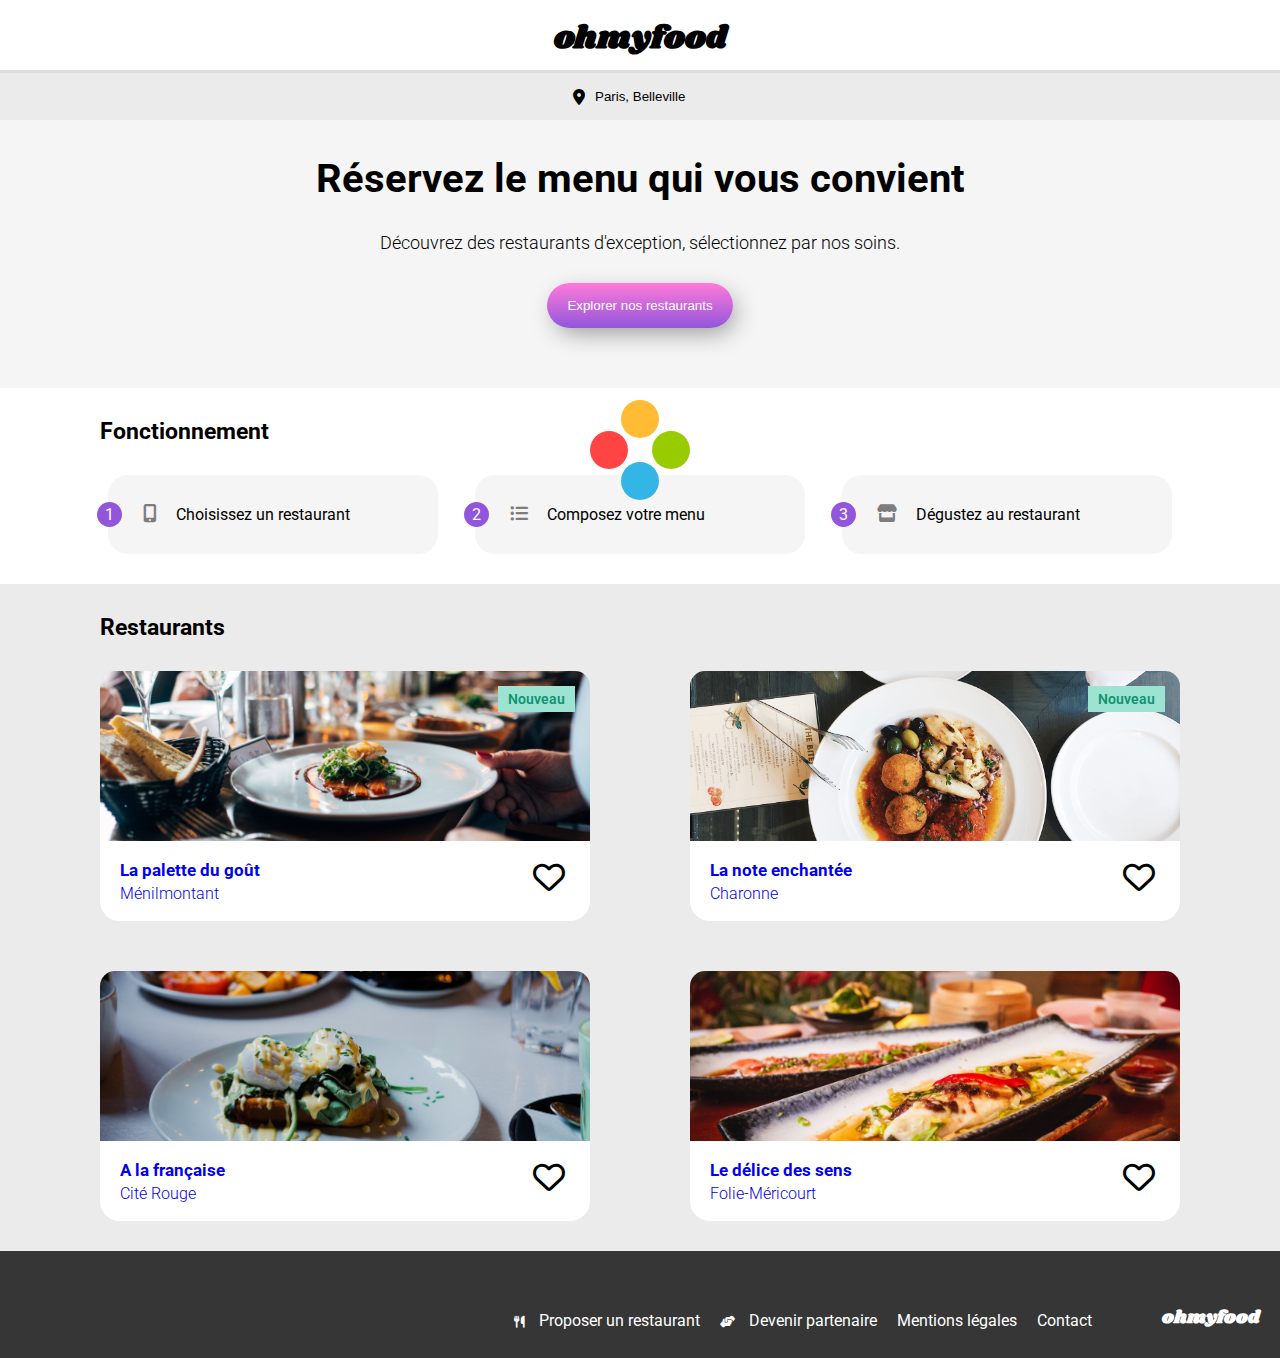
==== commit cfa0b2d6: "Corrections" ====
--- a/index.html
+++ b/index.html
@@ -16,7 +16,14 @@
         <link rel="stylesheet" href="css/style.css">
     </head>
     <body>
-        <div class="loader"></div>
+        <figure class="loader">
+            <div class="dot white"></div>
+            <div class="dot"></div>
+            <div class="dot"></div>
+            <div class="dot"></div>
+            <div class="dot"></div>
+        </figure>
+
         <header class="late-reveal">
             <h1>ohmyfood</h1>
         </header>
--- a/css/style.css
+++ b/css/style.css
@@ -377,10 +377,7 @@
 }
 
 .fav-page {
-  position: absolute;
-  font-size: 28px;
-  top: -20px;
-  right: 15px;
+  padding-left: 30px;
 }
 
 .menu-logo {
@@ -617,13 +614,128 @@
 
 /***************Index Loader & Sections Delay's Animation******************/
 
-/* @keyframes loader {
+.loader {
+  position: absolute;
+  margin: auto;
+  top: 0;
+  bottom: 0;
+  left: 0;
+  right: 0;
+  width: 6.250em;
+  height: 6.250em;
+  animation: rotate 2.4s linear infinite, hide 3s 3s forwards;
+}
+
+.white {
+  top: 0;
+  bottom: 0;
+  left: 0;
+  right: 0;
+  background: white;
+  animation: flash 2.4s linear infinite;
+  opacity: 0;
+}
+
+.dot {
+  position: absolute;
+  margin: auto;
+  width: 2.4em;
+  height: 2.4em;
+  border-radius: 100%;
+  transition: all 1s ease;
+}
+
+.dot:nth-child(2) {
+  top: 0;
+  bottom: 0;
+  left: 0;
+  background: #FF4444;
+  animation: dotsY 2.4s linear infinite;
+}
+
+.dot:nth-child(3) {
+  left: 0;
+  right: 0;
+  top: 0;
+  background: #FFBB33;
+  animation: dotsX 2.4s linear infinite;
+}
+
+.dot:nth-child(4) {
+  top: 0;
+  bottom: 0;
+  right: 0;
+  background: #99CC00;
+  animation: dotsY 2.4s linear infinite;
+}
+
+.dot:nth-child(5) {
+  left: 0;
+  right: 0;
+  bottom: 0;
+  background: #33B5E5;
+  animation: dotsX 2.4s linear infinite;
+}
+
+@keyframes rotate {
   0% {
-    transform: rotate(0deg);
+    transform: rotate(0);
+  }
+
+  10% {
+    width: 6.250em;
+    height: 6.250em;
+  }
+
+  66% {
+    width: 2.4em;
+    height: 2.4em;
   }
 
   100% {
     transform: rotate(360deg);
+    width: 6.250em;
+    height: 6.250em;
+  }
+}
+
+@keyframes dotsY {
+  66% {
+    opacity: .1;
+    width: 2.4em;
+  }
+
+  77% {
+    opacity: 1;
+    width: 0;
+  }
+}
+
+@keyframes dotsX {
+  66% {
+    opacity: .1;
+    height: 2.4em;
+  }
+
+  77% {
+    opacity: 1;
+    height: 0;
+  }
+}
+
+@keyframes flash {
+  33% {
+    opacity: 0;
+    border-radius: 0%;
+  }
+
+  55% {
+    opacity: .6;
+    border-radius: 100%;
+  }
+
+  66% {
+    opacity: 0;
   }
 }
 
@@ -638,20 +750,6 @@
   }
 }
 
-.loader {
-  border: 4px solid #f3f3f3;
-  border-top: 4px solid #3498db;
-  border-radius: 50%;
-  width: 40px;
-  height: 40px;
-  position: fixed;
-  top: 50%;
-  left: 50%;
-  transform: translate(-50%, -50%);
-  animation: loader 3s linear infinite, hide 3s 3s forwards;
-  z-index: 9999;
-}
-
 @keyframes hideSections {
   0% {
     opacity: 1;
@@ -672,7 +770,7 @@
 
 .late-reveal {
   animation: hideSections 4.5s forwards;
-} */
+}
 
 /***************Responsive Design******************/
 
@@ -719,12 +817,6 @@
     font-size: 30px;
     text-align: center;
  }
- .fav-page {
-    position: absolute;
-    font-size: 28px;
-    top: -20px;
-    right: 30%;
- }
 
   footer {
     display: flex;
--- a/css/style.css
+++ b/css/style.css
@@ -377,10 +377,7 @@
 }
 
 .fav-page {
-  position: absolute;
-  font-size: 28px;
-  top: -20px;
-  right: 15px;
+  padding-left: 30px;
 }
 
 .menu-logo {
@@ -617,13 +614,128 @@
 
 /***************Index Loader & Sections Delay's Animation******************/
 
-/* @keyframes loader {
+.loader {
+  position: absolute;
+  margin: auto;
+  top: 0;
+  bottom: 0;
+  left: 0;
+  right: 0;
+  width: 6.250em;
+  height: 6.250em;
+  animation: rotate 2.4s linear infinite, hide 3s 3s forwards;
+}
+
+.white {
+  top: 0;
+  bottom: 0;
+  left: 0;
+  right: 0;
+  background: white;
+  animation: flash 2.4s linear infinite;
+  opacity: 0;
+}
+
+.dot {
+  position: absolute;
+  margin: auto;
+  width: 2.4em;
+  height: 2.4em;
+  border-radius: 100%;
+  transition: all 1s ease;
+}
+
+.dot:nth-child(2) {
+  top: 0;
+  bottom: 0;
+  left: 0;
+  background: #FF4444;
+  animation: dotsY 2.4s linear infinite;
+}
+
+.dot:nth-child(3) {
+  left: 0;
+  right: 0;
+  top: 0;
+  background: #FFBB33;
+  animation: dotsX 2.4s linear infinite;
+}
+
+.dot:nth-child(4) {
+  top: 0;
+  bottom: 0;
+  right: 0;
+  background: #99CC00;
+  animation: dotsY 2.4s linear infinite;
+}
+
+.dot:nth-child(5) {
+  left: 0;
+  right: 0;
+  bottom: 0;
+  background: #33B5E5;
+  animation: dotsX 2.4s linear infinite;
+}
+
+@keyframes rotate {
   0% {
-    transform: rotate(0deg);
+    transform: rotate(0);
+  }
+
+  10% {
+    width: 6.250em;
+    height: 6.250em;
+  }
+
+  66% {
+    width: 2.4em;
+    height: 2.4em;
   }
 
   100% {
     transform: rotate(360deg);
+    width: 6.250em;
+    height: 6.250em;
+  }
+}
+
+@keyframes dotsY {
+  66% {
+    opacity: .1;
+    width: 2.4em;
+  }
+
+  77% {
+    opacity: 1;
+    width: 0;
+  }
+}
+
+@keyframes dotsX {
+  66% {
+    opacity: .1;
+    height: 2.4em;
+  }
+
+  77% {
+    opacity: 1;
+    height: 0;
+  }
+}
+
+@keyframes flash {
+  33% {
+    opacity: 0;
+    border-radius: 0%;
+  }
+
+  55% {
+    opacity: .6;
+    border-radius: 100%;
+  }
+
+  66% {
+    opacity: 0;
   }
 }
 
@@ -638,20 +750,6 @@
   }
 }
 
-.loader {
-  border: 4px solid #f3f3f3;
-  border-top: 4px solid #3498db;
-  border-radius: 50%;
-  width: 40px;
-  height: 40px;
-  position: fixed;
-  top: 50%;
-  left: 50%;
-  transform: translate(-50%, -50%);
-  animation: loader 3s linear infinite, hide 3s 3s forwards;
-  z-index: 9999;
-}
-
 @keyframes hideSections {
   0% {
     opacity: 1;
@@ -672,7 +770,7 @@
 
 .late-reveal {
   animation: hideSections 4.5s forwards;
-} */
+}
 
 /***************Responsive Design******************/
 
@@ -719,12 +817,6 @@
     font-size: 30px;
     text-align: center;
  }
- .fav-page {
-    position: absolute;
-    font-size: 28px;
-    top: -20px;
-    right: 30%;
- }
 
   footer {
     display: flex;
